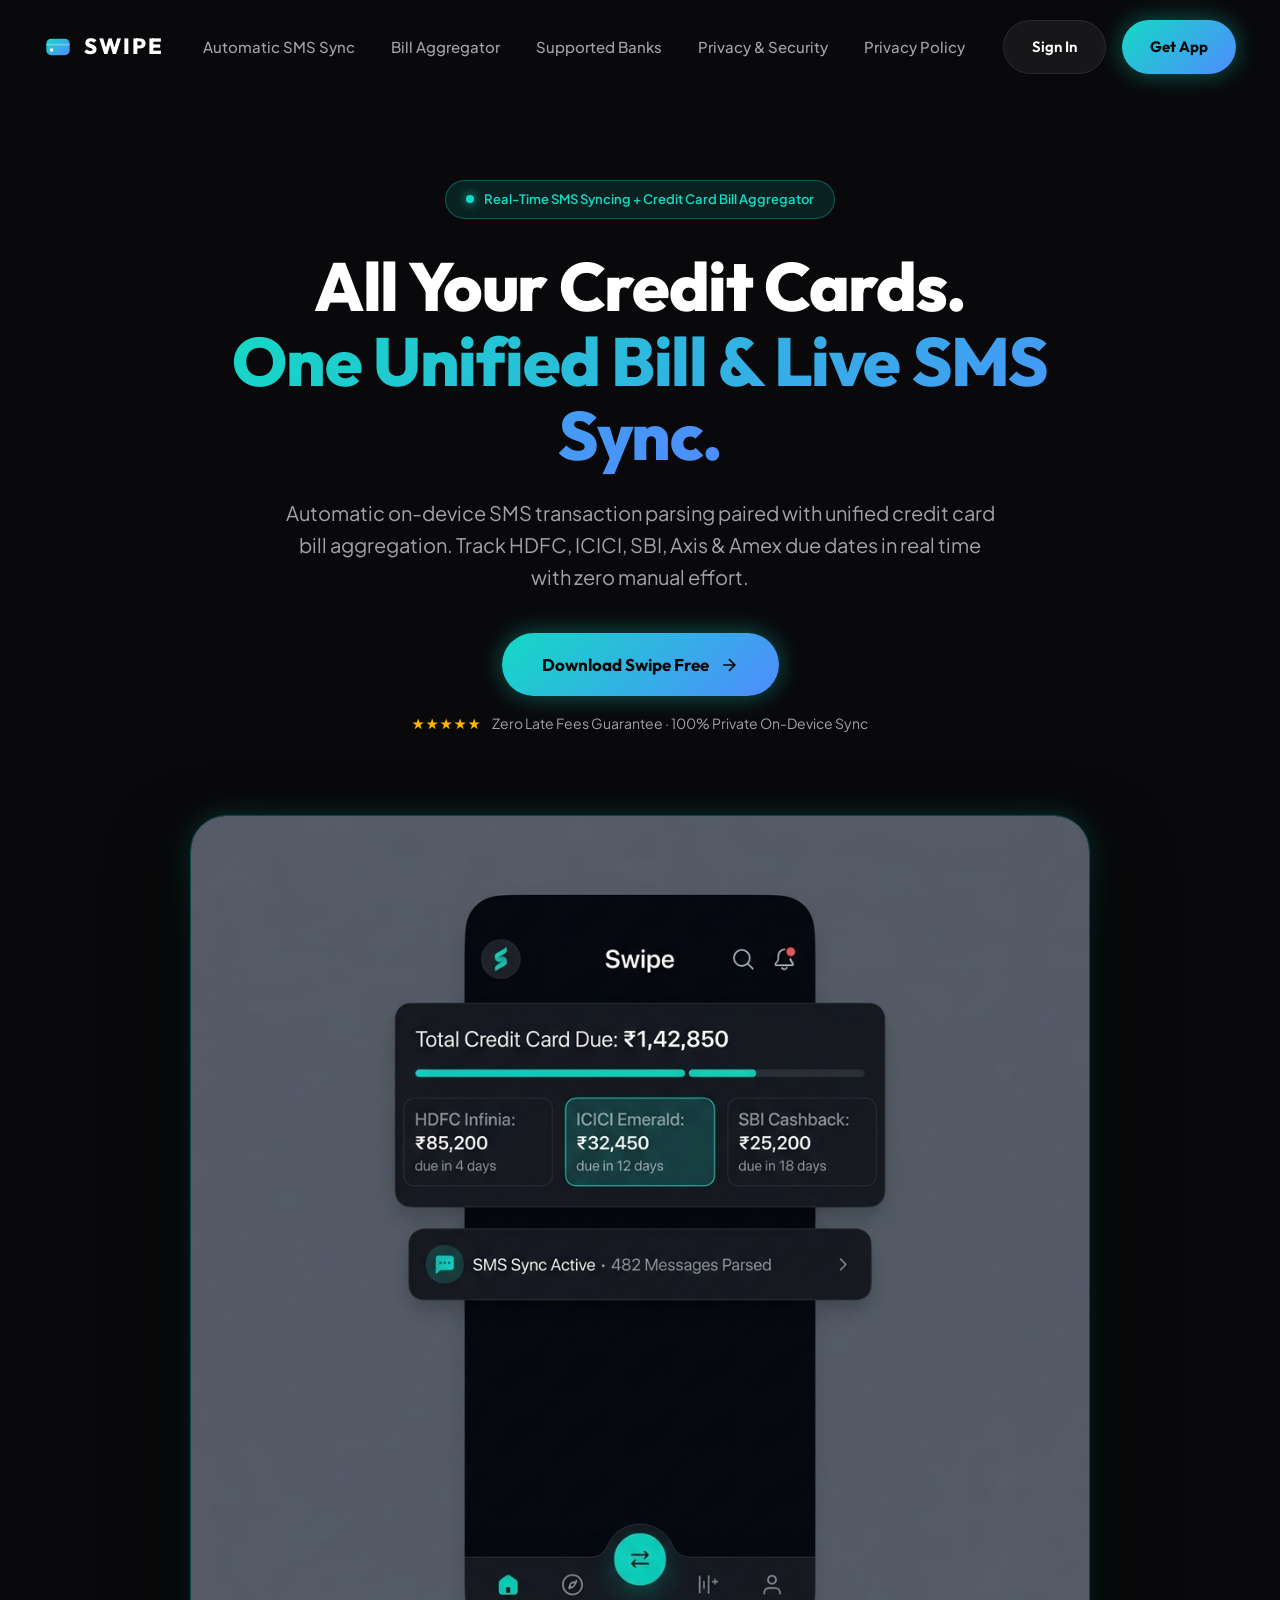
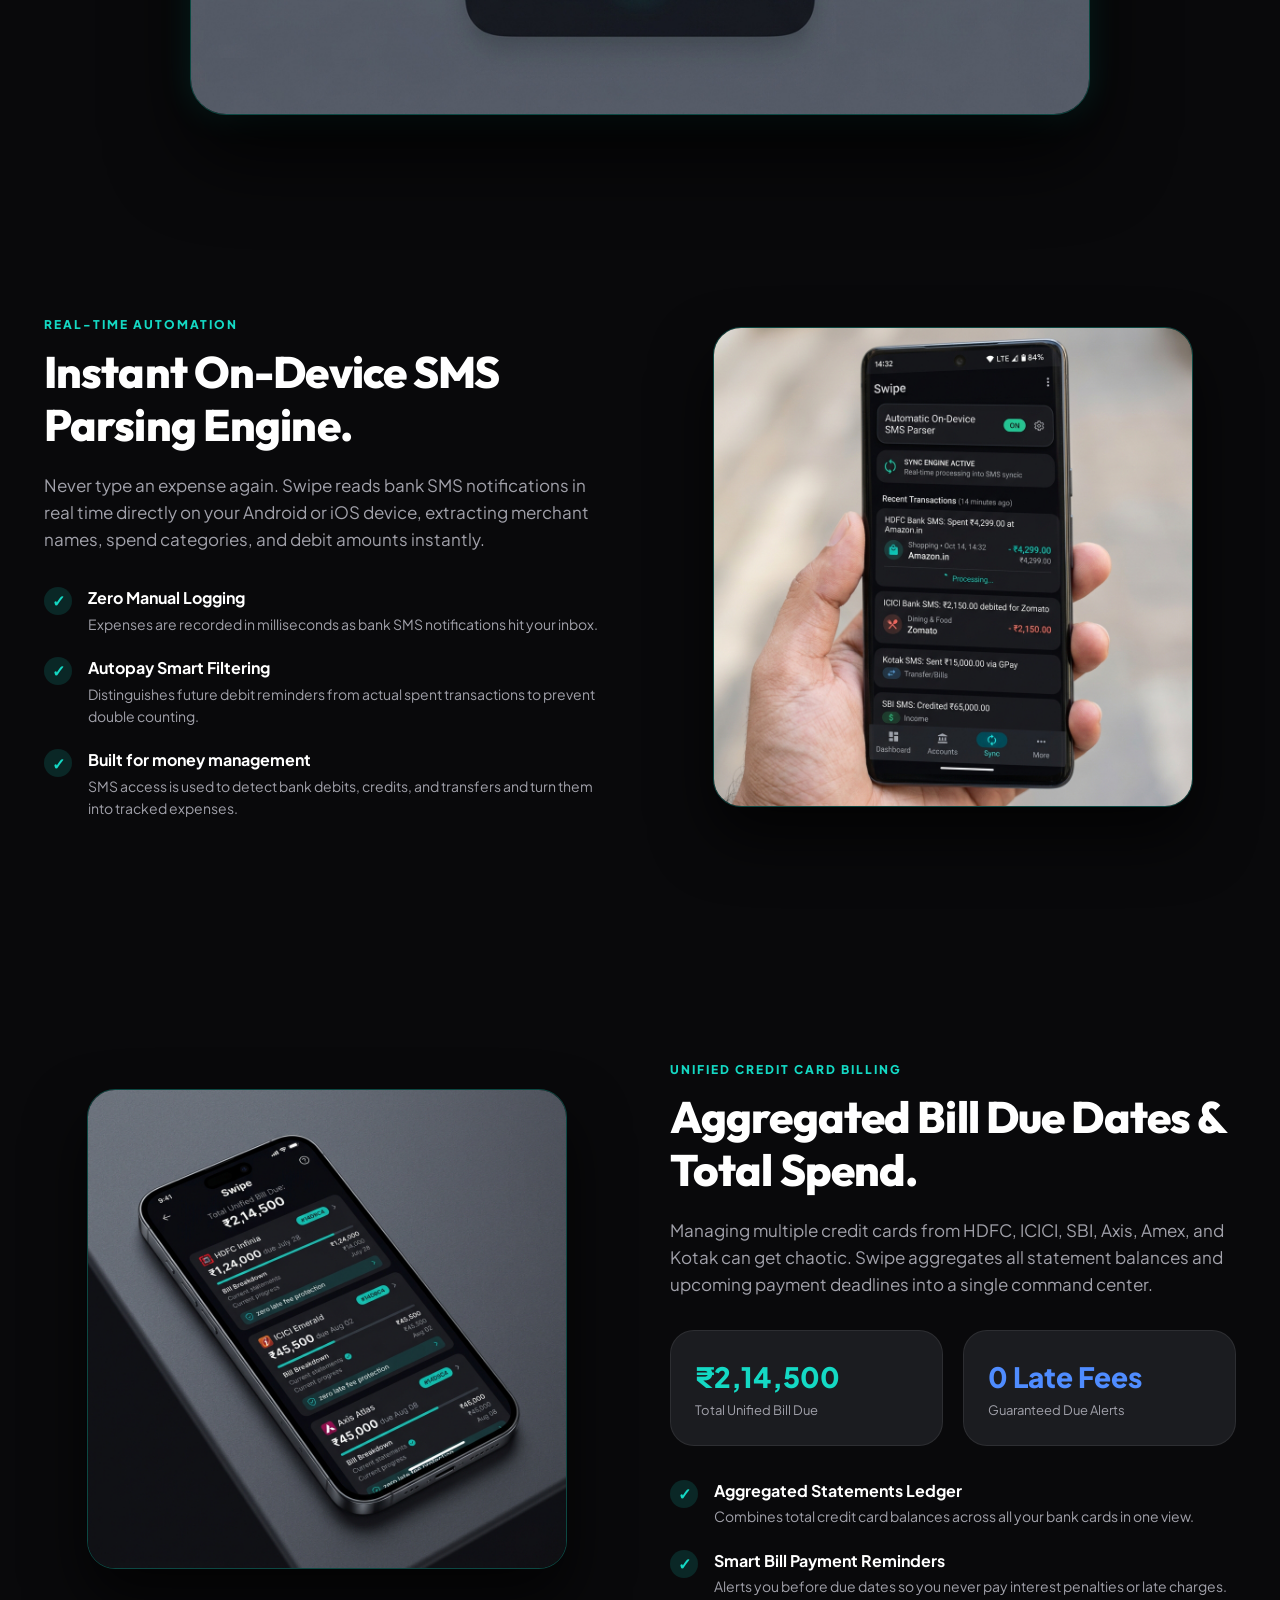
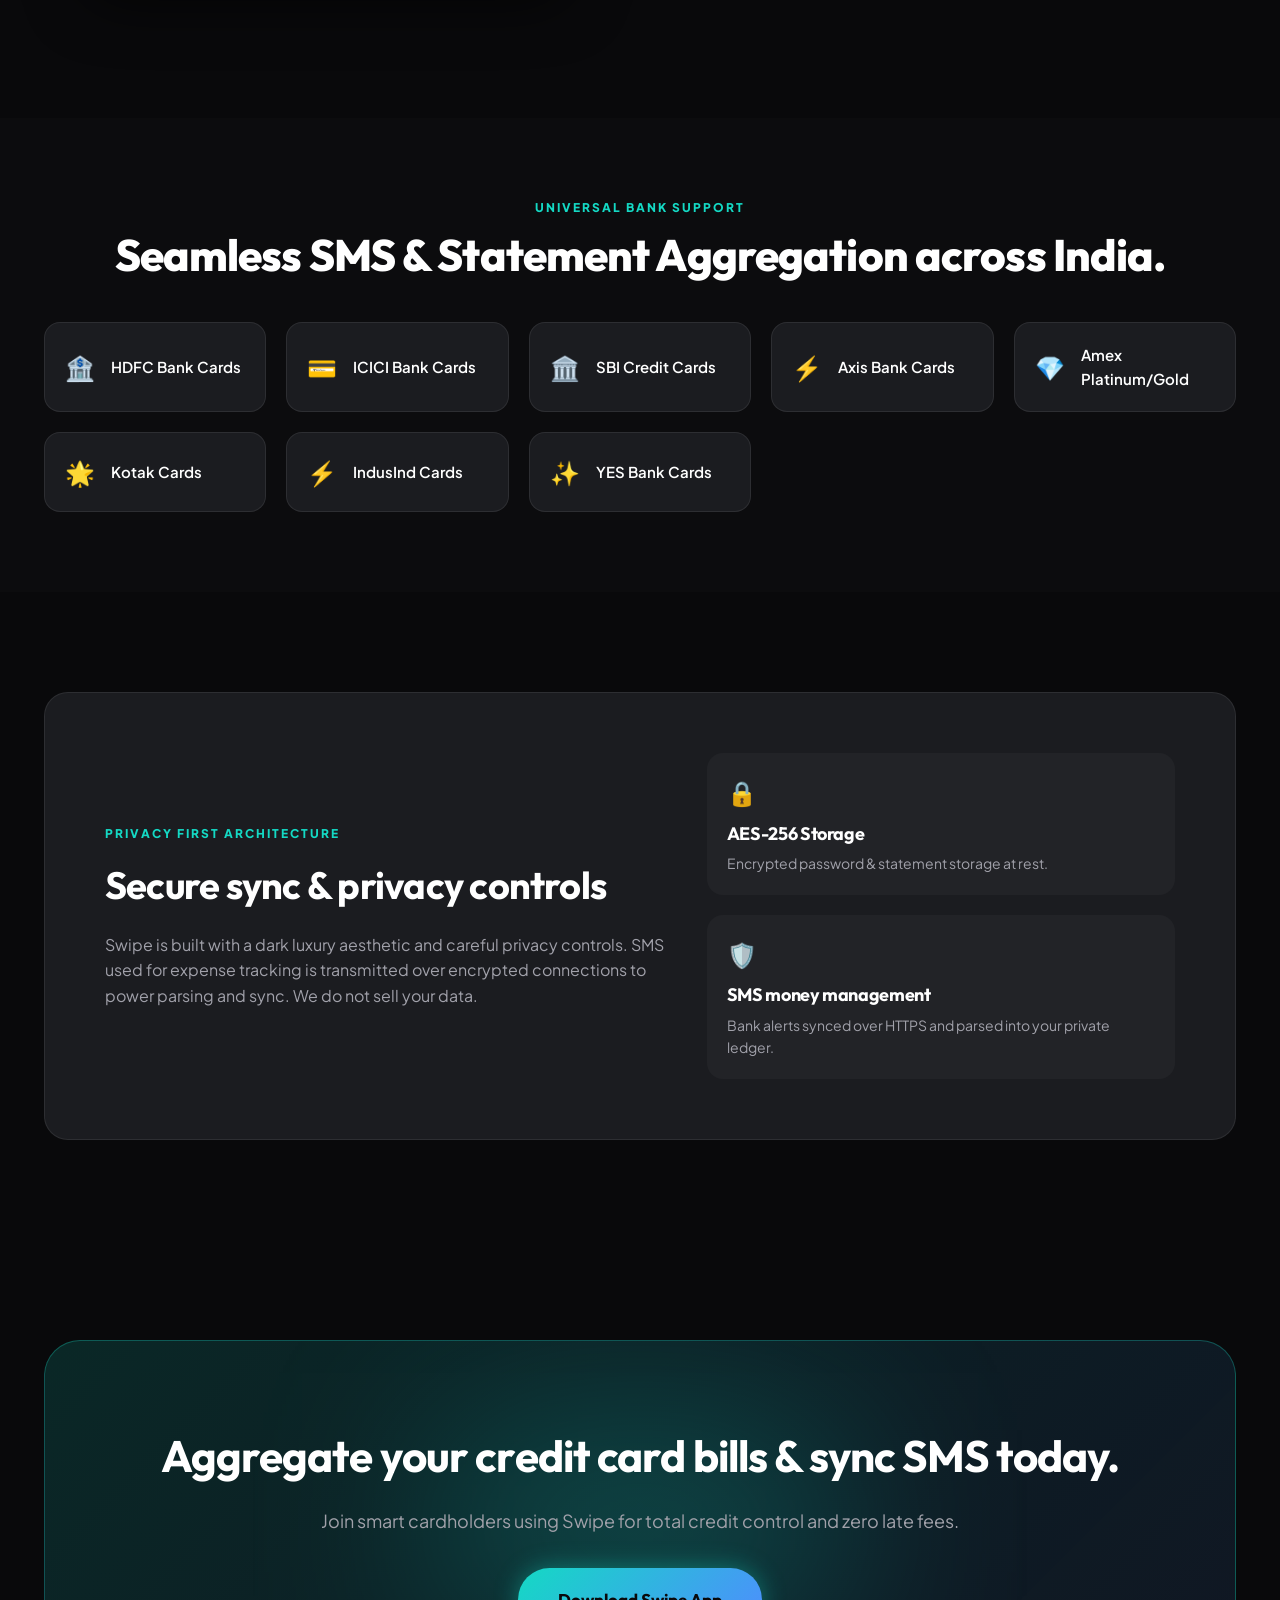
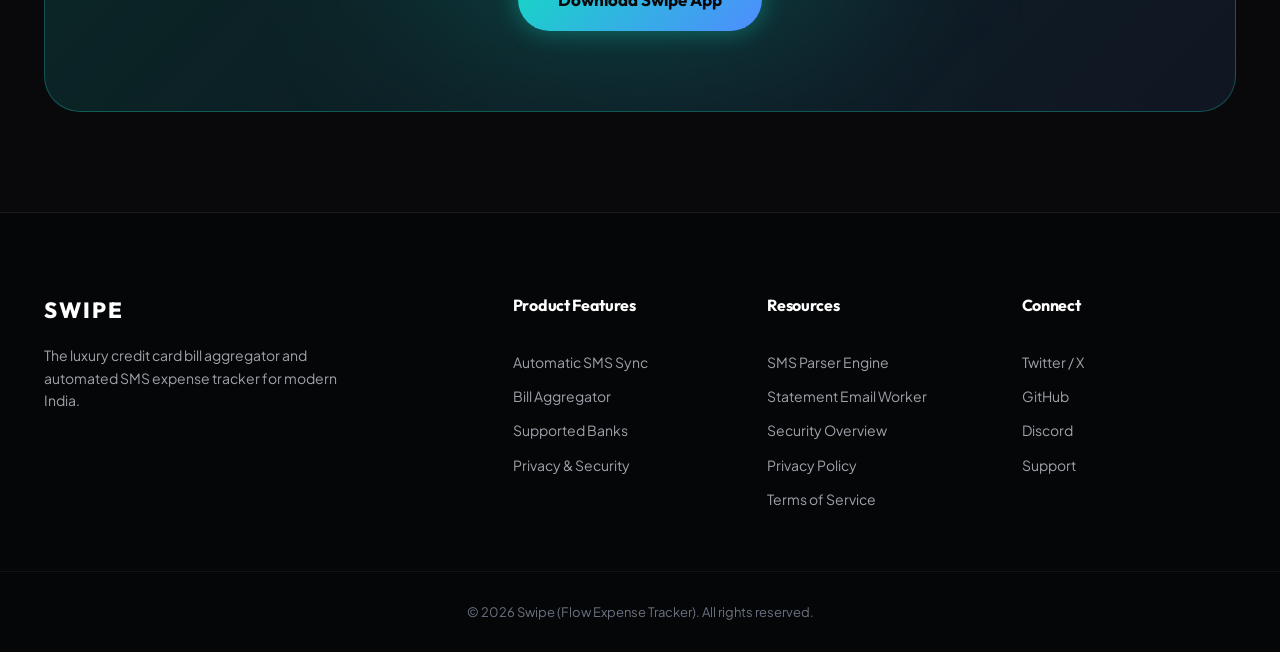
==== index.html @ e70008df "Initial Swipe website for GitHub Pages. Hosts privacy policy and terms at swipe.saurabh.build.  Co-a" ====
<!DOCTYPE html>
<html lang="en">
<head>
    <meta charset="UTF-8">
    <meta name="viewport" content="width=device-width, initial-scale=1.0">
    <title>Swipe — Automated SMS Sync & Unified Credit Card Bill Aggregator</title>
    <meta name="description" content="Automatic SMS sync and credit card bill aggregation across HDFC, ICICI, SBI, Axis, Amex, and more. Never miss a bill payment or pay late fees again.">
    
    <!-- Google Fonts -->
    <link rel="preconnect" href="https://fonts.googleapis.com">
    <link rel="preconnect" href="https://fonts.gstatic.com" crossorigin>
    <link href="https://fonts.googleapis.com/css2?family=Outfit:wght@300;400;500;600;700;800;900&family=Plus+Jakarta+Sans:wght@400;500;600;700;800&display=swap" rel="stylesheet">
    
    <!-- CSS -->
    <link rel="stylesheet" href="styles.css">
</head>
<body>
    <!-- Navigation -->
    <header class="navbar">
        <div class="nav-container">
            <a href="#" class="brand">
                <span class="logo-icon">
                    <svg width="28" height="28" viewBox="0 0 24 24" fill="none" xmlns="http://www.w3.org/2000/svg">
                        <rect x="2" y="5" width="20" height="14" rx="4" fill="url(#brand-grad)"/>
                        <path d="M2 10H22" stroke="white" stroke-width="1.5" stroke-opacity="0.3"/>
                        <circle cx="6.5" cy="14.5" r="1.5" fill="white"/>
                    </svg>
                    <svg width="0" height="0">
                        <defs>
                            <linearGradient id="brand-grad" x1="0%" y1="0%" x2="100%" y2="100%">
                                <stop offset="0%" stop-color="#14D9C4"/>
                                <stop offset="100%" stop-color="#4F8CFF"/>
                            </linearGradient>
                        </defs>
                    </svg>
                </span>
                <span class="brand-text">SWIPE</span>
            </a>
            
            <nav class="nav-links">
                <a href="#sms-sync">Automatic SMS Sync</a>
                <a href="#bill-aggregator">Bill Aggregator</a>
                <a href="#banks">Supported Banks</a>
                <a href="#security">Privacy & Security</a>
                <a href="privacy.html">Privacy Policy</a>
            </nav>

            <div class="nav-actions">
                <a href="#download" class="btn btn-secondary glass-btn">Sign In</a>
                <a href="#download" class="btn btn-primary glow-btn">Get App</a>
            </div>

            <button class="mobile-menu-btn" aria-label="Toggle Navigation">
                <span></span>
                <span></span>
            </button>
        </div>
    </header>

    <!-- Hero Section -->
    <section class="hero">
        <div class="hero-container">
            <div class="hero-badge">
                <span class="badge-dot"></span>
                <span>Real-Time SMS Syncing + Credit Card Bill Aggregator</span>
            </div>

            <h1 class="hero-title">
                All Your Credit Cards. <br>
                <span class="gradient-text">One Unified Bill & Live SMS Sync.</span>
            </h1>

            <p class="hero-subtitle">
                Automatic on-device SMS transaction parsing paired with unified credit card bill aggregation. Track HDFC, ICICI, SBI, Axis & Amex due dates in real time with zero manual effort.
            </p>

            <div class="hero-cta-group">
                <a href="#download" class="btn btn-hero glow-btn">
                    <span>Download Swipe Free</span>
                    <svg width="20" height="20" viewBox="0 0 24 24" fill="none" stroke="currentColor" stroke-width="2"><path d="M5 12h14M12 5l7 7-7 7"/></svg>
                </a>
                <div class="rating-badge">
                    <div class="stars">★★★★★</div>
                    <span>Zero Late Fees Guarantee · 100% Private On-Device Sync</span>
                </div>
            </div>

            <!-- Real App Screen Hero Mockup -->
            <div class="hero-real-image-wrapper">
                <div class="visual-glow"></div>
                <img src="assets/hero_dashboard.png" alt="Swipe App Dashboard - Credit Card Bill Aggregator & Live SMS Sync" class="hero-real-img">
            </div>
        </div>
    </section>

    <!-- Core Pillar 1: Automatic SMS Syncing -->
    <section class="sms-sync-section" id="sms-sync">
        <div class="container feature-split">
            <div class="feature-text-side">
                <span class="section-tag">REAL-TIME AUTOMATION</span>
                <h2 class="section-title">Instant On-Device SMS Parsing Engine.</h2>
                <p class="section-description">
                    Never type an expense again. Swipe reads bank SMS notifications in real time directly on your Android or iOS device, extracting merchant names, spend categories, and debit amounts instantly.
                </p>
                <ul class="check-list">
                    <li>
                        <span class="check-icon">✓</span>
                        <div>
                            <strong>Zero Manual Logging</strong>
                            <p>Expenses are recorded in milliseconds as bank SMS notifications hit your inbox.</p>
                        </div>
                    </li>
                    <li>
                        <span class="check-icon">✓</span>
                        <div>
                            <strong>Autopay Smart Filtering</strong>
                            <p>Distinguishes future debit reminders from actual spent transactions to prevent double counting.</p>
                        </div>
                    </li>
                    <li>
                        <span class="check-icon">✓</span>
                        <div>
                            <strong>Built for money management</strong>
                            <p>SMS access is used to detect bank debits, credits, and transfers and turn them into tracked expenses.</p>
                        </div>
                    </li>
                </ul>
            </div>
            <div class="feature-image-side">
                <img src="assets/sms_sync.png" alt="Automatic SMS Syncing Interface in Swipe App" class="feature-real-img">
            </div>
        </div>
    </section>

    <!-- Core Pillar 2: Credit Card Bill Aggregator -->
    <section class="bill-aggregator-section" id="bill-aggregator">
        <div class="container feature-split reverse">
            <div class="feature-image-side">
                <img src="assets/bill_aggregator.png" alt="Credit Card Bill Aggregator Interface in Swipe App" class="feature-real-img">
            </div>
            <div class="feature-text-side">
                <span class="section-tag">UNIFIED CREDIT CARD BILLING</span>
                <h2 class="section-title">Aggregated Bill Due Dates & Total Spend.</h2>
                <p class="section-description">
                    Managing multiple credit cards from HDFC, ICICI, SBI, Axis, Amex, and Kotak can get chaotic. Swipe aggregates all statement balances and upcoming payment deadlines into a single command center.
                </p>
                <div class="aggregator-stats-grid">
                    <div class="agg-stat-card glass-card">
                        <span class="agg-num teal-accent">₹2,14,500</span>
                        <span class="agg-label">Total Unified Bill Due</span>
                    </div>
                    <div class="agg-stat-card glass-card">
                        <span class="agg-num blue-accent">0 Late Fees</span>
                        <span class="agg-label">Guaranteed Due Alerts</span>
                    </div>
                </div>
                <ul class="check-list">
                    <li>
                        <span class="check-icon">✓</span>
                        <div>
                            <strong>Aggregated Statements Ledger</strong>
                            <p>Combines total credit card balances across all your bank cards in one view.</p>
                        </div>
                    </li>
                    <li>
                        <span class="check-icon">✓</span>
                        <div>
                            <strong>Smart Bill Payment Reminders</strong>
                            <p>Alerts you before due dates so you never pay interest penalties or late charges.</p>
                        </div>
                    </li>
                </ul>
            </div>
        </div>
    </section>

    <!-- Supported Banks Grid -->
    <section class="banks" id="banks">
        <div class="container">
            <div class="section-header center">
                <span class="section-tag">UNIVERSAL BANK SUPPORT</span>
                <h2 class="section-title">Seamless SMS & Statement Aggregation across India.</h2>
            </div>

            <div class="bank-grid">
                <div class="bank-badge">
                    <span class="bank-icon">🏦</span>
                    <span class="bank-name">HDFC Bank Cards</span>
                </div>
                <div class="bank-badge">
                    <span class="bank-icon">💳</span>
                    <span class="bank-name">ICICI Bank Cards</span>
                </div>
                <div class="bank-badge">
                    <span class="bank-icon">🏛️</span>
                    <span class="bank-name">SBI Credit Cards</span>
                </div>
                <div class="bank-badge">
                    <span class="bank-icon">⚡</span>
                    <span class="bank-name">Axis Bank Cards</span>
                </div>
                <div class="bank-badge">
                    <span class="bank-icon">💎</span>
                    <span class="bank-name">Amex Platinum/Gold</span>
                </div>
                <div class="bank-badge">
                    <span class="bank-icon">🌟</span>
                    <span class="bank-name">Kotak Cards</span>
                </div>
                <div class="bank-badge">
                    <span class="bank-icon">⚡</span>
                    <span class="bank-name">IndusInd Cards</span>
                </div>
                <div class="bank-badge">
                    <span class="bank-icon">✨</span>
                    <span class="bank-name">YES Bank Cards</span>
                </div>
            </div>
        </div>
    </section>

    <!-- Security & Privacy Section -->
    <section class="security" id="security">
        <div class="container">
            <div class="security-card glass-card">
                <div class="sec-left">
                    <span class="section-tag">PRIVACY FIRST ARCHITECTURE</span>
                    <h2>Secure sync & privacy controls</h2>
                    <p>Swipe is built with a dark luxury aesthetic and careful privacy controls. SMS used for expense tracking is transmitted over encrypted connections to power parsing and sync. We do not sell your data.</p>
                </div>
                <div class="sec-grid">
                    <div class="sec-item">
                        <span class="sec-icon">🔒</span>
                        <h4>AES-256 Storage</h4>
                        <p>Encrypted password & statement storage at rest.</p>
                    </div>
                    <div class="sec-item">
                        <span class="sec-icon">🛡️</span>
                        <h4>SMS money management</h4>
                        <p>Bank alerts synced over HTTPS and parsed into your private ledger.</p>
                    </div>
                </div>
            </div>
        </div>
    </section>

    <!-- Download CTA Banner -->
    <section class="cta-banner" id="download">
        <div class="container">
            <div class="cta-inner">
                <div class="cta-glow"></div>
                <h2>Aggregate your credit card bills & sync SMS today.</h2>
                <p>Join smart cardholders using Swipe for total credit control and zero late fees.</p>
                <div class="cta-buttons">
                    <a href="#" class="btn btn-hero glow-btn">Download Swipe App</a>
                </div>
            </div>
        </div>
    </section>

    <!-- Footer -->
    <footer class="footer">
        <div class="container footer-grid">
            <div class="footer-brand">
                <div class="brand">
                    <span class="brand-text">SWIPE</span>
                </div>
                <p>The luxury credit card bill aggregator and automated SMS expense tracker for modern India.</p>
            </div>
            
            <div class="footer-links">
                <h4>Product Features</h4>
                <a href="#sms-sync">Automatic SMS Sync</a>
                <a href="#bill-aggregator">Bill Aggregator</a>
                <a href="#banks">Supported Banks</a>
                <a href="#security">Privacy & Security</a>
            </div>

            <div class="footer-links">
                <h4>Resources</h4>
                <a href="#">SMS Parser Engine</a>
                <a href="#">Statement Email Worker</a>
                <a href="#">Security Overview</a>
                <a href="privacy.html">Privacy Policy</a>
                <a href="terms.html">Terms of Service</a>
            </div>

            <div class="footer-links">
                <h4>Connect</h4>
                <a href="#">Twitter / X</a>
                <a href="#">GitHub</a>
                <a href="#">Discord</a>
                <a href="mailto:support@saurabh.build">Support</a>
            </div>
        </div>
        <div class="footer-bottom">
            <p>© 2026 Swipe (Flow Expense Tracker). All rights reserved.</p>
        </div>
    </footer>

    <!-- JavaScript -->
    <script src="main.js"></script>
</body>
</html>
---- styles.css ----
/* ==========================================================================
   Swipe — Official App Theme CSS Design System
   Matches App Color Palette: Dark #09090B, Surface #1B1C20, Accent #14D9C4
   ========================================================================== */

:root {
    --bg-dark: #09090B;
    --bg-secondary: #141417;
    --bg-card: #1B1C20;
    --bg-card-hover: #23252A;
    --border-glass: rgba(255, 255, 255, 0.08);
    --border-glass-hover: rgba(20, 217, 196, 0.3);

    /* App Theme Accents */
    --accent-teal: #14D9C4;
    --accent-blue: #4F8CFF;
    --accent-warning: #F59E0B;
    --accent-green: #22C55E;

    /* Text Colors */
    --text-primary: #FFFFFF;
    --text-secondary: #A1A1AA;
    --text-muted: #6B7280;

    /* Fonts */
    --font-heading: 'Outfit', -apple-system, BlinkMacSystemFont, sans-serif;
    --font-body: 'Plus Jakarta Sans', -apple-system, BlinkMacSystemFont, sans-serif;

    --transition-smooth: all 0.3s cubic-bezier(0.16, 1, 0.3, 1);
}

/* Reset & Base Styles */
* {
    margin: 0;
    padding: 0;
    box-sizing: border-box;
    scroll-behavior: smooth;
}

body {
    background-color: var(--bg-dark);
    color: var(--text-primary);
    font-family: var(--font-body);
    line-height: 1.6;
    overflow-x: hidden;
    -webkit-font-smoothing: antialiased;
}

a {
    color: inherit;
    text-decoration: none;
}

.container {
    max-width: 1240px;
    margin: 0 auto;
    padding: 0 24px;
    position: relative;
    z-index: 2;
}

/* Typography Utilities */
h1, h2, h3, h4 {
    font-family: var(--font-heading);
    letter-spacing: -0.02em;
}

.gradient-text {
    background: linear-gradient(135deg, var(--accent-teal) 0%, var(--accent-blue) 100%);
    -webkit-background-clip: text;
    -webkit-text-fill-color: transparent;
}

.teal-accent { color: var(--accent-teal); }
.blue-accent { color: var(--accent-blue); }

/* Glass & Buttons */
.glass-card {
    background: var(--bg-card);
    border: 1px solid var(--border-glass);
    border-radius: 24px;
    transition: var(--transition-smooth);
}

.glass-card:hover {
    border-color: var(--border-glass-hover);
    background: var(--bg-card-hover);
    transform: translateY(-4px);
    box-shadow: 0 20px 40px rgba(0, 0, 0, 0.5);
}

.btn {
    display: inline-flex;
    align-items: center;
    justify-content: center;
    gap: 10px;
    padding: 14px 28px;
    border-radius: 99px;
    font-family: var(--font-heading);
    font-weight: 600;
    font-size: 15px;
    cursor: pointer;
    transition: var(--transition-smooth);
    border: none;
}

.glow-btn {
    background: linear-gradient(135deg, var(--accent-teal), var(--accent-blue));
    color: #09090B;
    font-weight: 700;
    box-shadow: 0 0 25px rgba(20, 217, 196, 0.4);
}

.glow-btn:hover {
    transform: scale(1.04);
    box-shadow: 0 0 40px rgba(20, 217, 196, 0.7);
}

.glass-btn {
    background: rgba(255, 255, 255, 0.06);
    border: 1px solid var(--border-glass);
    color: white;
}

.glass-btn:hover {
    background: rgba(255, 255, 255, 0.12);
    border-color: rgba(255, 255, 255, 0.3);
}

/* Navbar */
.navbar {
    position: fixed;
    top: 0;
    left: 0;
    right: 0;
    z-index: 100;
    padding: 20px 0;
    transition: var(--transition-smooth);
}

.navbar.scrolled {
    padding: 12px 0;
    background: rgba(9, 9, 11, 0.9);
    backdrop-filter: blur(20px);
    border-bottom: 1px solid var(--border-glass);
}

.nav-container {
    max-width: 1240px;
    margin: 0 auto;
    padding: 0 24px;
    display: flex;
    align-items: center;
    justify-content: space-between;
}

.brand {
    display: flex;
    align-items: center;
    gap: 12px;
    font-family: var(--font-heading);
    font-weight: 800;
    font-size: 22px;
    letter-spacing: 2px;
}

.logo-icon {
    display: flex;
    align-items: center;
    justify-content: center;
}

.nav-links {
    display: flex;
    gap: 36px;
}

.nav-links a {
    color: var(--text-secondary);
    font-size: 15px;
    font-weight: 500;
    transition: var(--transition-smooth);
}

.nav-links a:hover {
    color: var(--text-primary);
}

.nav-actions {
    display: flex;
    gap: 16px;
}

.mobile-menu-btn {
    display: none;
    background: none;
    border: none;
    cursor: pointer;
    flex-direction: column;
    gap: 5px;
}

.mobile-menu-btn span {
    width: 24px;
    height: 2px;
    background: white;
}

/* Hero Section */
.hero {
    padding-top: 180px;
    padding-bottom: 80px;
    position: relative;
}

.hero-container {
    max-width: 1240px;
    margin: 0 auto;
    padding: 0 24px;
    display: flex;
    flex-direction: column;
    align-items: center;
    text-align: center;
}

.hero-badge {
    display: inline-flex;
    align-items: center;
    gap: 10px;
    padding: 8px 20px;
    background: rgba(20, 217, 196, 0.12);
    border: 1px solid rgba(20, 217, 196, 0.3);
    border-radius: 99px;
    font-size: 13px;
    font-weight: 600;
    color: var(--accent-teal);
    margin-bottom: 30px;
}

.badge-dot {
    width: 8px;
    height: 8px;
    border-radius: 50%;
    background: var(--accent-teal);
    box-shadow: 0 0 10px var(--accent-teal);
    animation: pulse 2s infinite;
}

@keyframes pulse {
    0%, 100% { opacity: 1; transform: scale(1); }
    50% { opacity: 0.5; transform: scale(1.3); }
}

.hero-title {
    font-size: 68px;
    line-height: 1.1;
    font-weight: 800;
    margin-bottom: 24px;
    max-width: 960px;
}

.hero-subtitle {
    font-size: 20px;
    color: var(--text-secondary);
    max-width: 720px;
    margin-bottom: 40px;
    font-weight: 400;
}

.hero-cta-group {
    display: flex;
    flex-direction: column;
    align-items: center;
    gap: 16px;
    margin-bottom: 60px;
}

.btn-hero {
    padding: 18px 40px;
    font-size: 17px;
}

.rating-badge {
    display: flex;
    align-items: center;
    gap: 10px;
    font-size: 14px;
    color: var(--text-secondary);
}

.stars {
    color: #ffb703;
    letter-spacing: 2px;
}

/* Real App Image Wrapper */
.hero-real-image-wrapper {
    position: relative;
    max-width: 900px;
    margin-top: 20px;
    display: flex;
    justify-content: center;
}

.visual-glow {
    position: absolute;
    top: 50%;
    left: 50%;
    transform: translate(-50%, -50%);
    width: 600px;
    height: 400px;
    background: radial-gradient(circle, rgba(20, 217, 196, 0.25), rgba(79, 140, 255, 0.15), transparent 70%);
    filter: blur(80px);
    z-index: 1;
}

.hero-real-img {
    position: relative;
    z-index: 2;
    max-width: 100%;
    height: auto;
    border-radius: 36px;
    box-shadow: 0 40px 80px rgba(0, 0, 0, 0.8), 0 0 30px rgba(20, 217, 196, 0.2);
    border: 1px solid var(--border-glass-hover);
}

/* Feature Split Sections */
.sms-sync-section, .bill-aggregator-section {
    padding: 120px 0;
}

.feature-split {
    display: grid;
    grid-template-columns: 1fr 1fr;
    gap: 60px;
    align-items: center;
}

.feature-split.reverse {
    grid-template-columns: 1fr 1fr;
}

.section-tag {
    font-size: 12px;
    font-weight: 800;
    letter-spacing: 2px;
    color: var(--accent-teal);
    margin-bottom: 12px;
    display: block;
}

.section-title {
    font-size: 44px;
    font-weight: 800;
    margin-bottom: 20px;
    line-height: 1.2;
}

.section-description {
    font-size: 17px;
    color: var(--text-secondary);
    margin-bottom: 32px;
}

.check-list {
    list-style: none;
    display: flex;
    flex-direction: column;
    gap: 20px;
}

.check-list li {
    display: flex;
    gap: 16px;
    align-items: flex-start;
}

.check-icon {
    width: 28px;
    height: 28px;
    border-radius: 50%;
    background: rgba(20, 217, 196, 0.15);
    color: var(--accent-teal);
    display: flex;
    align-items: center;
    justify-content: center;
    font-weight: bold;
    flex-shrink: 0;
    margin-top: 2px;
}

.check-list strong {
    display: block;
    font-size: 16px;
    margin-bottom: 2px;
}

.check-list p {
    font-size: 14px;
    color: var(--text-secondary);
}

.feature-real-img {
    width: 100%;
    max-width: 480px;
    height: auto;
    border-radius: 28px;
    box-shadow: 0 30px 60px rgba(0, 0, 0, 0.7);
    border: 1px solid var(--border-glass-hover);
    margin: 0 auto;
    display: block;
}

.aggregator-stats-grid {
    display: grid;
    grid-template-columns: 1fr 1fr;
    gap: 20px;
    margin-bottom: 32px;
}

.agg-stat-card {
    padding: 24px;
    display: flex;
    flex-direction: column;
    align-items: flex-start;
}

.agg-num {
    font-size: 28px;
    font-weight: 800;
}

.agg-label {
    font-size: 13px;
    color: var(--text-secondary);
}

/* Supported Banks */
.banks {
    padding: 80px 0;
    background: rgba(255, 255, 255, 0.01);
    border-y: 1px solid var(--border-glass);
}

.section-header.center {
    text-align: center;
}

.bank-grid {
    display: grid;
    grid-template-columns: repeat(auto-fit, minmax(220px, 1fr));
    gap: 20px;
    margin-top: 40px;
}

.bank-badge {
    background: var(--bg-card);
    border: 1px solid var(--border-glass);
    padding: 20px;
    border-radius: 16px;
    display: flex;
    align-items: center;
    gap: 16px;
    transition: var(--transition-smooth);
}

.bank-badge:hover {
    border-color: var(--accent-teal);
    transform: translateY(-3px);
}

.bank-icon { font-size: 24px; }
.bank-name { font-weight: 600; font-size: 15px; }

/* Security */
.security {
    padding: 100px 0;
}

.security-card {
    padding: 60px;
    display: grid;
    grid-template-columns: 1.2fr 1fr;
    gap: 40px;
    align-items: center;
}

.sec-left h2 {
    font-size: 38px;
    margin-bottom: 16px;
}

.sec-left p {
    color: var(--text-secondary);
}

.sec-grid {
    display: flex;
    flex-direction: column;
    gap: 20px;
}

.sec-item {
    background: rgba(255, 255, 255, 0.03);
    padding: 20px;
    border-radius: 16px;
}

.sec-icon { font-size: 24px; margin-bottom: 8px; display: block; }
.sec-item h4 { font-size: 18px; margin-bottom: 4px; }
.sec-item p { font-size: 14px; color: var(--text-secondary); }

/* CTA Banner */
.cta-banner {
    padding: 100px 0;
}

.cta-inner {
    position: relative;
    background: linear-gradient(135deg, rgba(20, 217, 196, 0.15), rgba(79, 140, 255, 0.1));
    border: 1px solid var(--border-glass-hover);
    border-radius: 36px;
    padding: 80px 40px;
    text-align: center;
    overflow: hidden;
}

.cta-glow {
    position: absolute;
    top: 50%;
    left: 50%;
    transform: translate(-50%, -50%);
    width: 400px;
    height: 200px;
    background: var(--accent-teal);
    filter: blur(100px);
    opacity: 0.25;
}

.cta-inner h2 {
    font-size: 44px;
    margin-bottom: 16px;
    position: relative;
    z-index: 2;
}

.cta-inner p {
    font-size: 18px;
    color: var(--text-secondary);
    margin-bottom: 32px;
    position: relative;
    z-index: 2;
}

.cta-buttons {
    position: relative;
    z-index: 2;
}

/* Footer */
.footer {
    border-top: 1px solid var(--border-glass);
    padding: 80px 0 30px;
    background: #050608;
}

.footer-grid {
    display: grid;
    grid-template-columns: 2fr 1fr 1fr 1fr;
    gap: 40px;
    margin-bottom: 60px;
}

.footer-brand p {
    color: var(--text-secondary);
    font-size: 14px;
    margin-top: 16px;
    max-width: 300px;
}

.footer-links h4 {
    font-size: 16px;
    margin-bottom: 20px;
}

.footer-links {
    display: flex;
    flex-direction: column;
    gap: 12px;
}

.footer-links a {
    color: var(--text-secondary);
    font-size: 14px;
    transition: var(--transition-smooth);
}

.footer-links a:hover {
    color: var(--accent-teal);
}

.footer-bottom {
    text-align: center;
    font-size: 13px;
    color: var(--text-muted);
    border-top: 1px solid rgba(255, 255, 255, 0.05);
    padding-top: 30px;
}

/* Responsive */
@media (max-width: 992px) {
    .hero-title { font-size: 48px; }
    .feature-split, .feature-split.reverse, .security-card { grid-template-columns: 1fr; }
    .nav-links, .nav-actions { display: none; }
    .mobile-menu-btn { display: flex; }
    .footer-grid { grid-template-columns: 1fr 1fr; }
}

@media (max-width: 600px) {
    .hero-title { font-size: 36px; }
    .section-title { font-size: 32px; }
}
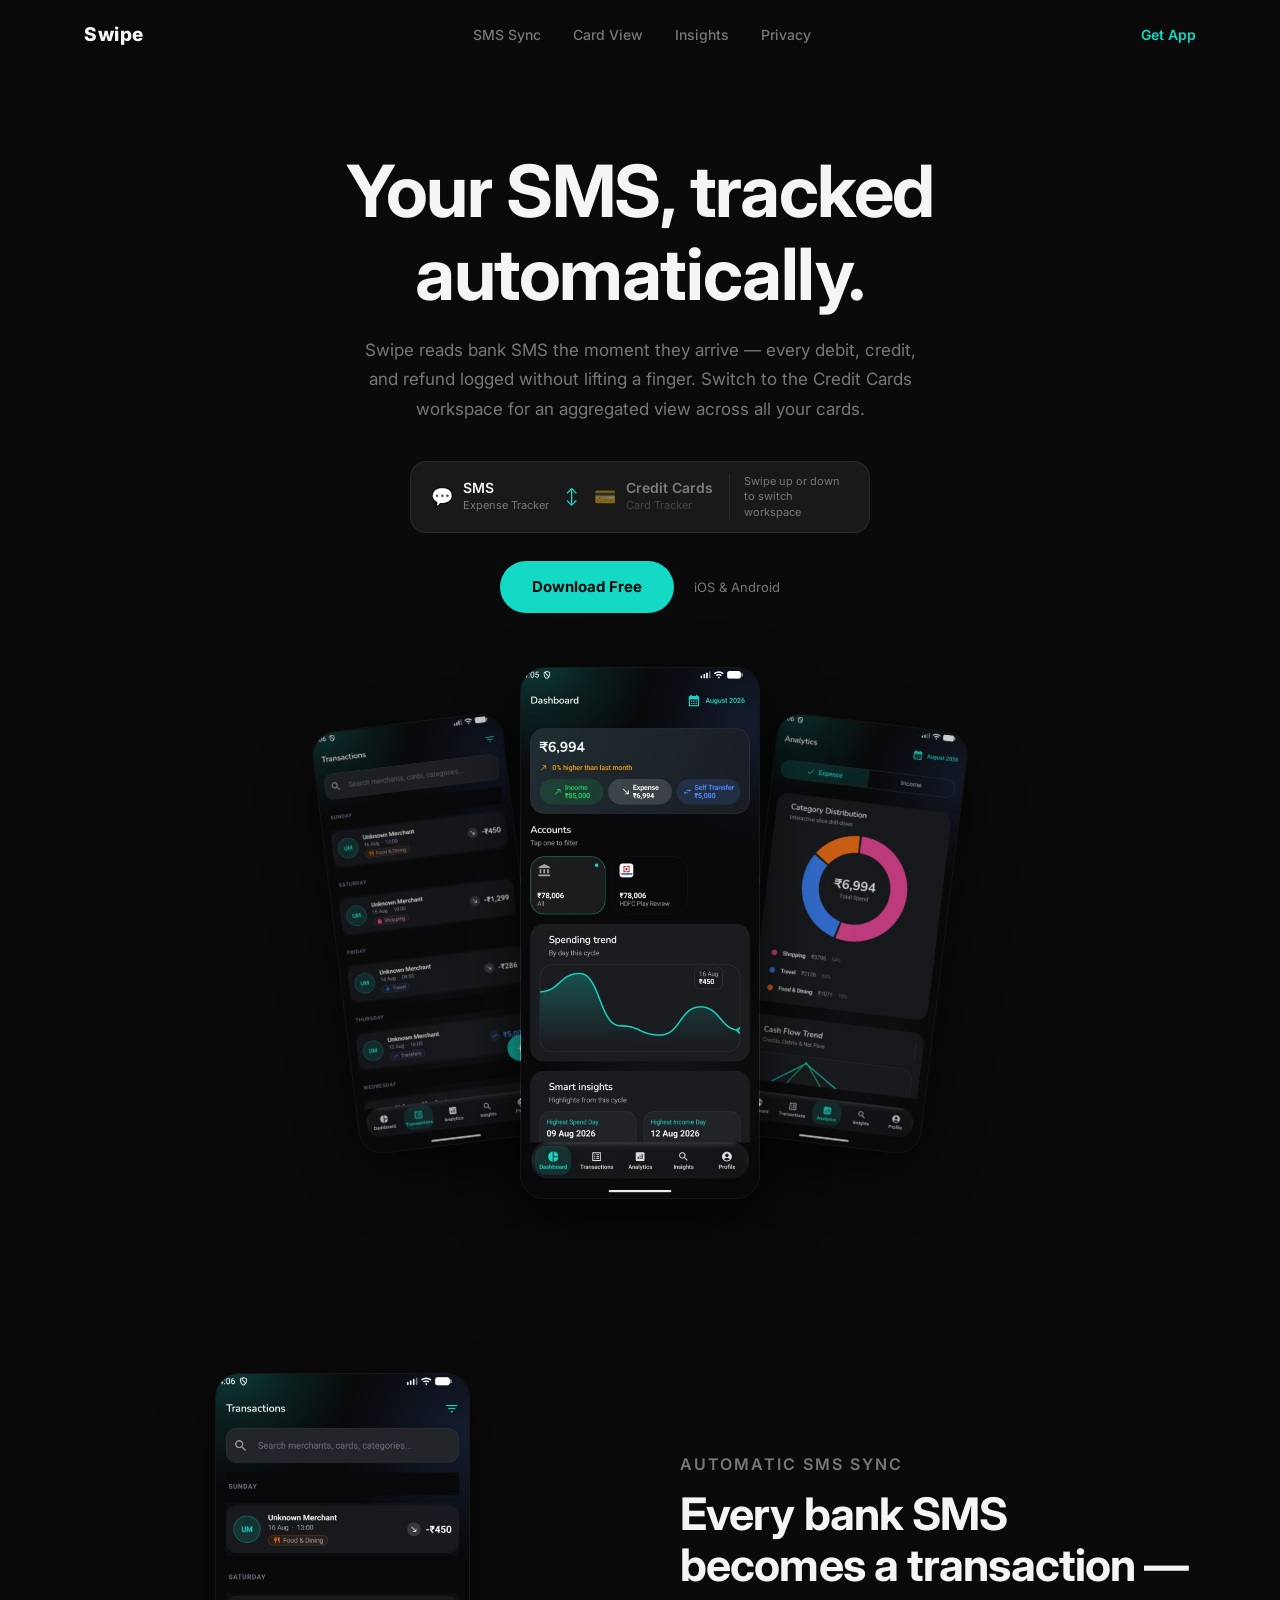
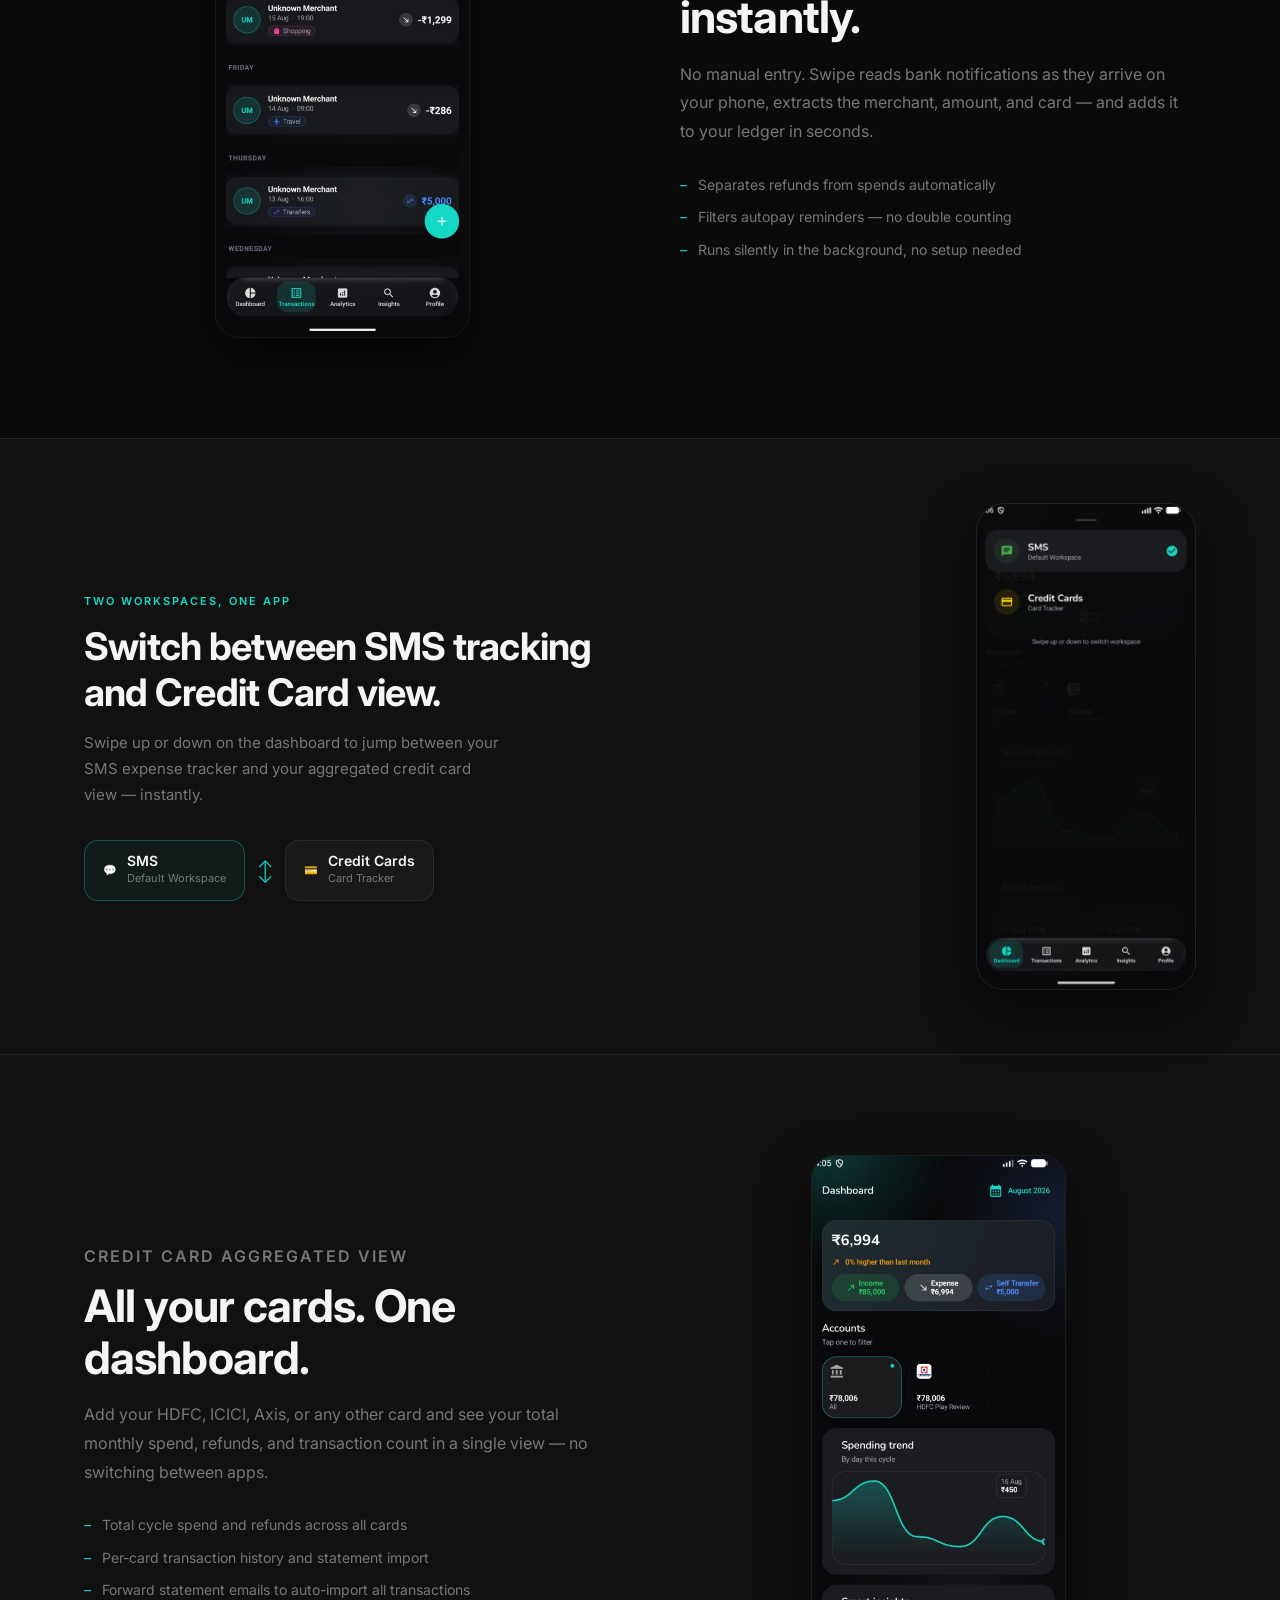
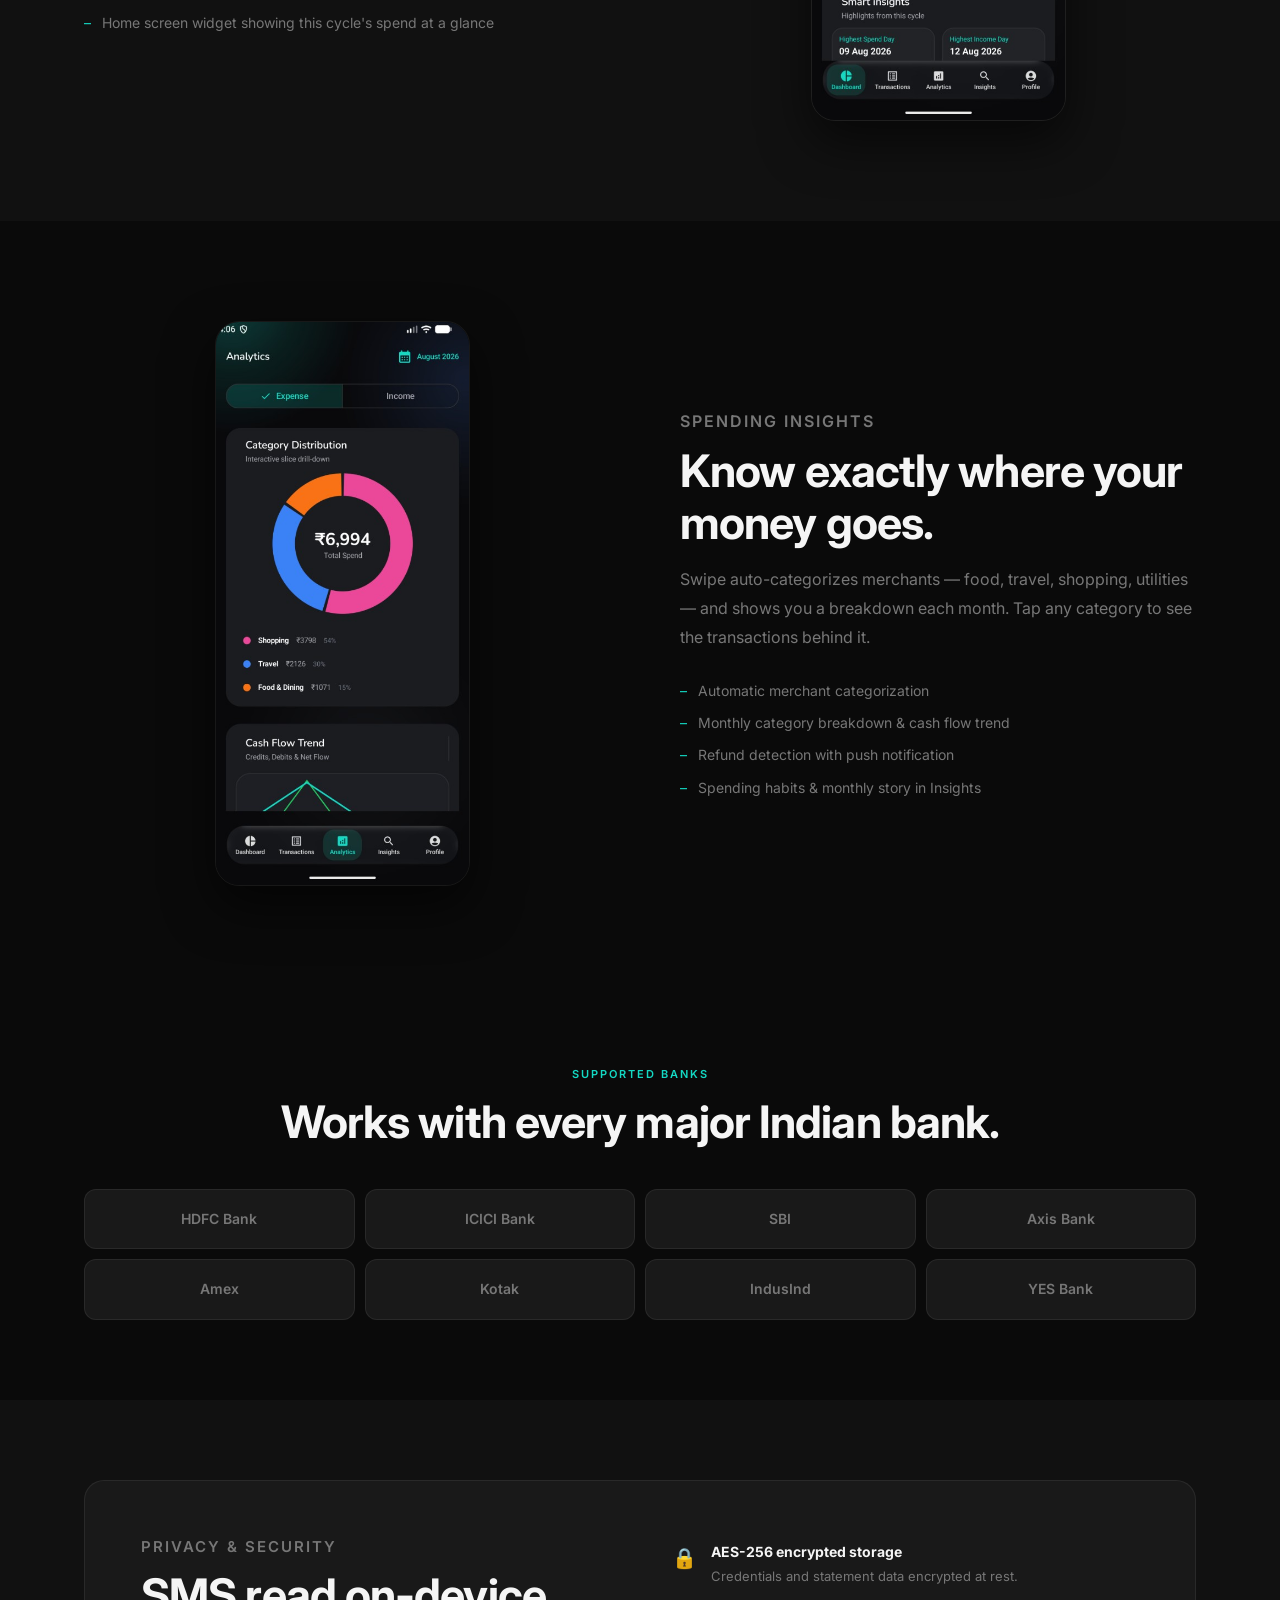
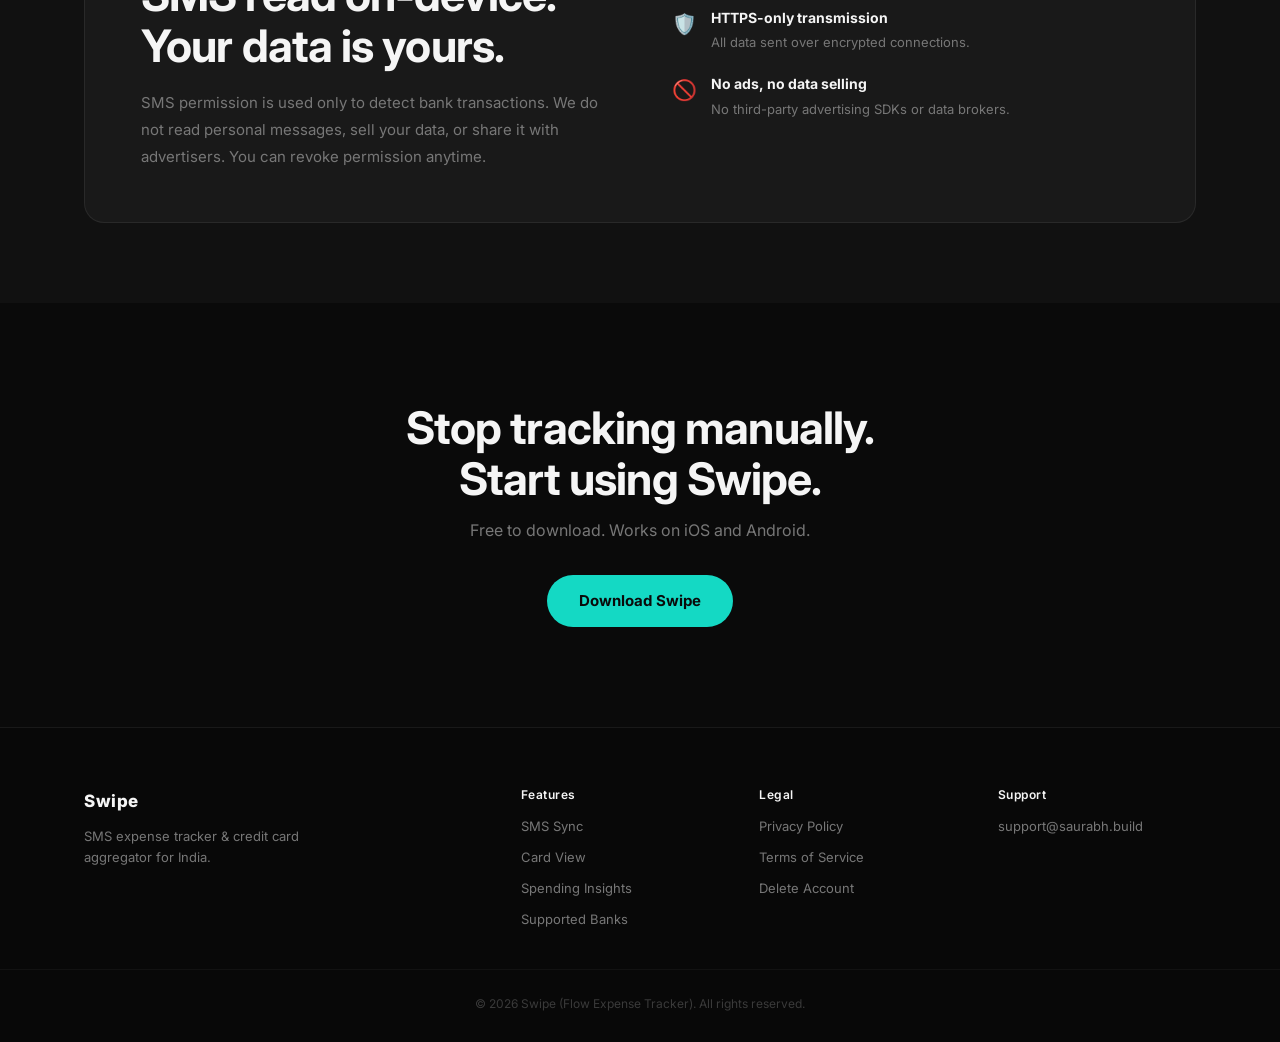
==== commit 1cd67fed: "Update landing page with live app screenshots and account deletion page. Co-authored-by: Cursor <cur" ====
--- a/index.html
+++ b/index.html
@@ -1,296 +1,269 @@
 <!DOCTYPE html>
 <html lang="en">
+
 <head>
     <meta charset="UTF-8">
     <meta name="viewport" content="width=device-width, initial-scale=1.0">
-    <title>Swipe — Automated SMS Sync & Unified Credit Card Bill Aggregator</title>
-    <meta name="description" content="Automatic SMS sync and credit card bill aggregation across HDFC, ICICI, SBI, Axis, Amex, and more. Never miss a bill payment or pay late fees again.">
-    
-    <!-- Google Fonts -->
+    <title>Swipe — SMS Expense Tracker & Credit Card Aggregator</title>
+    <meta name="description"
+        content="Swipe reads your bank SMS to automatically log every transaction. Add your credit cards and see all your spending in one aggregated view.">
     <link rel="preconnect" href="https://fonts.googleapis.com">
     <link rel="preconnect" href="https://fonts.gstatic.com" crossorigin>
-    <link href="https://fonts.googleapis.com/css2?family=Outfit:wght@300;400;500;600;700;800;900&family=Plus+Jakarta+Sans:wght@400;500;600;700;800&display=swap" rel="stylesheet">
-    
-    <!-- CSS -->
+    <link href="https://fonts.googleapis.com/css2?family=Inter:wght@400;500;600;700;800&display=swap" rel="stylesheet">
     <link rel="stylesheet" href="styles.css">
 </head>
+
 <body>
+
     <!-- Navigation -->
-    <header class="navbar">
+    <header class="navbar" id="navbar">
         <div class="nav-container">
-            <a href="#" class="brand">
-                <span class="logo-icon">
-                    <svg width="28" height="28" viewBox="0 0 24 24" fill="none" xmlns="http://www.w3.org/2000/svg">
-                        <rect x="2" y="5" width="20" height="14" rx="4" fill="url(#brand-grad)"/>
-                        <path d="M2 10H22" stroke="white" stroke-width="1.5" stroke-opacity="0.3"/>
-                        <circle cx="6.5" cy="14.5" r="1.5" fill="white"/>
-                    </svg>
-                    <svg width="0" height="0">
-                        <defs>
-                            <linearGradient id="brand-grad" x1="0%" y1="0%" x2="100%" y2="100%">
-                                <stop offset="0%" stop-color="#14D9C4"/>
-                                <stop offset="100%" stop-color="#4F8CFF"/>
-                            </linearGradient>
-                        </defs>
-                    </svg>
-                </span>
-                <span class="brand-text">SWIPE</span>
-            </a>
-            
+            <a href="index.html" class="brand">Swipe</a>
             <nav class="nav-links">
-                <a href="#sms-sync">Automatic SMS Sync</a>
-                <a href="#bill-aggregator">Bill Aggregator</a>
-                <a href="#banks">Supported Banks</a>
-                <a href="#security">Privacy & Security</a>
-                <a href="privacy.html">Privacy Policy</a>
+                <a href="#sms">SMS Sync</a>
+                <a href="#cards">Card View</a>
+                <a href="#insights">Insights</a>
+                <a href="privacy.html">Privacy</a>
             </nav>
-
-            <div class="nav-actions">
-                <a href="#download" class="btn btn-secondary glass-btn">Sign In</a>
-                <a href="#download" class="btn btn-primary glow-btn">Get App</a>
-            </div>
-
-            <button class="mobile-menu-btn" aria-label="Toggle Navigation">
+            <a href="#download" class="nav-cta">Get App</a>
+            <button class="mobile-menu-btn" id="mobileMenuBtn" aria-label="Toggle Navigation">
                 <span></span>
                 <span></span>
             </button>
         </div>
     </header>
 
-    <!-- Hero Section -->
+    <!-- Hero -->
     <section class="hero">
-        <div class="hero-container">
-            <div class="hero-badge">
-                <span class="badge-dot"></span>
-                <span>Real-Time SMS Syncing + Credit Card Bill Aggregator</span>
-            </div>
-
-            <h1 class="hero-title">
-                All Your Credit Cards. <br>
-                <span class="gradient-text">One Unified Bill & Live SMS Sync.</span>
-            </h1>
-
-            <p class="hero-subtitle">
-                Automatic on-device SMS transaction parsing paired with unified credit card bill aggregation. Track HDFC, ICICI, SBI, Axis & Amex due dates in real time with zero manual effort.
-            </p>
-
-            <div class="hero-cta-group">
-                <a href="#download" class="btn btn-hero glow-btn">
-                    <span>Download Swipe Free</span>
-                    <svg width="20" height="20" viewBox="0 0 24 24" fill="none" stroke="currentColor" stroke-width="2"><path d="M5 12h14M12 5l7 7-7 7"/></svg>
-                </a>
-                <div class="rating-badge">
-                    <div class="stars">★★★★★</div>
-                    <span>Zero Late Fees Guarantee · 100% Private On-Device Sync</span>
-                </div>
-            </div>
-
-            <!-- Real App Screen Hero Mockup -->
-            <div class="hero-real-image-wrapper">
-                <div class="visual-glow"></div>
-                <img src="assets/hero_dashboard.png" alt="Swipe App Dashboard - Credit Card Bill Aggregator & Live SMS Sync" class="hero-real-img">
-            </div>
-        </div>
-    </section>
-
-    <!-- Core Pillar 1: Automatic SMS Syncing -->
-    <section class="sms-sync-section" id="sms-sync">
-        <div class="container feature-split">
-            <div class="feature-text-side">
-                <span class="section-tag">REAL-TIME AUTOMATION</span>
-                <h2 class="section-title">Instant On-Device SMS Parsing Engine.</h2>
-                <p class="section-description">
-                    Never type an expense again. Swipe reads bank SMS notifications in real time directly on your Android or iOS device, extracting merchant names, spend categories, and debit amounts instantly.
-                </p>
-                <ul class="check-list">
-                    <li>
-                        <span class="check-icon">✓</span>
-                        <div>
-                            <strong>Zero Manual Logging</strong>
-                            <p>Expenses are recorded in milliseconds as bank SMS notifications hit your inbox.</p>
-                        </div>
-                    </li>
-                    <li>
-                        <span class="check-icon">✓</span>
-                        <div>
-                            <strong>Autopay Smart Filtering</strong>
-                            <p>Distinguishes future debit reminders from actual spent transactions to prevent double counting.</p>
-                        </div>
-                    </li>
-                    <li>
-                        <span class="check-icon">✓</span>
-                        <div>
-                            <strong>Built for money management</strong>
-                            <p>SMS access is used to detect bank debits, credits, and transfers and turn them into tracked expenses.</p>
-                        </div>
-                    </li>
+        <div class="hero-content">
+            <h1>Your SMS,<br>tracked automatically.</h1>
+            <p class="hero-sub">Swipe reads bank SMS the moment they arrive — every debit, credit, and refund logged
+                without lifting a finger. Switch to the Credit Cards workspace for an aggregated view across all your
+                cards.</p>
+            <div class="workspace-pill">
+                <div class="ws-item ws-active">
+                    <span class="ws-icon">💬</span>
+                    <div>
+                        <span class="ws-name">SMS</span>
+                        <span class="ws-desc">Expense Tracker</span>
+                    </div>
+                </div>
+                <div class="ws-divider">↕</div>
+                <div class="ws-item">
+                    <span class="ws-icon">💳</span>
+                    <div>
+                        <span class="ws-name">Credit Cards</span>
+                        <span class="ws-desc">Card Tracker</span>
+                    </div>
+                </div>
+                <span class="ws-hint">Swipe up or down to switch workspace</span>
+            </div>
+            <div class="hero-cta">
+                <a href="#download" class="btn-primary" id="heroDownload">Download Free</a>
+                <span class="hero-note">iOS &amp; Android</span>
+            </div>
+        </div>
+
+        <div class="hero-phones">
+            <div class="hero-glow"></div>
+            <img src="assets/transactions.png" alt="Transactions — SMS-detected expenses" class="phone phone-left">
+            <img src="assets/dashboard.png" alt="Dashboard — aggregated card view" class="phone phone-center">
+            <img src="assets/analytics.png" alt="Analytics — spending breakdown" class="phone phone-right">
+        </div>
+    </section>
+
+    <!-- Feature 1: SMS Sync -->
+    <section class="feature" id="sms">
+        <div class="feature-inner">
+            <div class="feature-phone-wrap fade-left">
+                <img src="assets/transactions.png" alt="Transactions screen showing SMS-detected expenses"
+                    class="phone-feature">
+            </div>
+            <div class="feature-text">
+                <p class="label fade-up">Automatic SMS Sync</p>
+                <h2 class="fade-up" style="transition-delay:80ms">Every bank SMS becomes a transaction — instantly.</h2>
+                <p class="fade-up" style="transition-delay:160ms">No manual entry. Swipe reads bank notifications as
+                    they arrive on your phone, extracts the merchant, amount, and card — and adds it to your ledger in
+                    seconds.</p>
+                <ul class="feature-list">
+                    <li>Separates refunds from spends automatically</li>
+                    <li>Filters autopay reminders — no double counting</li>
+                    <li>Runs silently in the background, no setup needed</li>
                 </ul>
             </div>
-            <div class="feature-image-side">
-                <img src="assets/sms_sync.png" alt="Automatic SMS Syncing Interface in Swipe App" class="feature-real-img">
-            </div>
-        </div>
-    </section>
-
-    <!-- Core Pillar 2: Credit Card Bill Aggregator -->
-    <section class="bill-aggregator-section" id="bill-aggregator">
-        <div class="container feature-split reverse">
-            <div class="feature-image-side">
-                <img src="assets/bill_aggregator.png" alt="Credit Card Bill Aggregator Interface in Swipe App" class="feature-real-img">
-            </div>
-            <div class="feature-text-side">
-                <span class="section-tag">UNIFIED CREDIT CARD BILLING</span>
-                <h2 class="section-title">Aggregated Bill Due Dates & Total Spend.</h2>
-                <p class="section-description">
-                    Managing multiple credit cards from HDFC, ICICI, SBI, Axis, Amex, and Kotak can get chaotic. Swipe aggregates all statement balances and upcoming payment deadlines into a single command center.
-                </p>
-                <div class="aggregator-stats-grid">
-                    <div class="agg-stat-card glass-card">
-                        <span class="agg-num teal-accent">₹2,14,500</span>
-                        <span class="agg-label">Total Unified Bill Due</span>
-                    </div>
-                    <div class="agg-stat-card glass-card">
-                        <span class="agg-num blue-accent">0 Late Fees</span>
-                        <span class="agg-label">Guaranteed Due Alerts</span>
-                    </div>
-                </div>
-                <ul class="check-list">
-                    <li>
-                        <span class="check-icon">✓</span>
-                        <div>
-                            <strong>Aggregated Statements Ledger</strong>
-                            <p>Combines total credit card balances across all your bank cards in one view.</p>
-                        </div>
-                    </li>
-                    <li>
-                        <span class="check-icon">✓</span>
-                        <div>
-                            <strong>Smart Bill Payment Reminders</strong>
-                            <p>Alerts you before due dates so you never pay interest penalties or late charges.</p>
-                        </div>
-                    </li>
+        </div>
+    </section>
+
+    <!-- Workspace switcher callout -->
+    <div class="ws-switch-bar">
+        <div class="container ws-switch-inner">
+            <div class="ws-switch-text">
+                <p class="label fade-up">Two Workspaces, One App</p>
+                <h3 class="fade-up" style="transition-delay:80ms">Switch between SMS tracking<br>and Credit Card view.
+                </h3>
+                <p class="ws-switch-desc fade-up" style="transition-delay:160ms">Swipe up or down on the dashboard to
+                    jump between your SMS expense tracker and your aggregated credit card view — instantly.</p>
+                <div class="ws-modes">
+                    <div class="ws-mode ws-mode-active">
+                        <span class="ws-mode-icon">💬</span>
+                        <div>
+                            <strong>SMS</strong>
+                            <span>Default Workspace</span>
+                        </div>
+                    </div>
+                    <div class="ws-mode-arrow">↕</div>
+                    <div class="ws-mode">
+                        <span class="ws-mode-icon">💳</span>
+                        <div>
+                            <strong>Credit Cards</strong>
+                            <span>Card Tracker</span>
+                        </div>
+                    </div>
+                </div>
+            </div>
+            <div class="ws-switch-phone fade-right">
+                <img src="assets/workspace-switch.png"
+                    alt="Swipe workspace switcher — switch between SMS and Credit Cards" class="ws-phone-img">
+            </div>
+        </div>
+    </div>
+
+    <!-- Feature 2: Aggregated Card View -->
+    <section class="feature feature-alt" id="cards">
+        <div class="feature-inner reverse">
+            <div class="feature-phone-wrap fade-right">
+                <img src="assets/dashboard.png" alt="Dashboard showing aggregated credit card view"
+                    class="phone-feature">
+            </div>
+            <div class="feature-text">
+                <p class="label fade-up">Credit Card Aggregated View</p>
+                <h2 class="fade-up" style="transition-delay:80ms">All your cards. One dashboard.</h2>
+                <p class="fade-up" style="transition-delay:160ms">Add your HDFC, ICICI, Axis, or any other card and see
+                    your total monthly spend, refunds, and transaction count in a single view — no switching between
+                    apps.</p>
+                <ul class="feature-list">
+                    <li>Total cycle spend and refunds across all cards</li>
+                    <li>Per-card transaction history and statement import</li>
+                    <li>Forward statement emails to auto-import all transactions</li>
+                    <li>Home screen widget showing this cycle's spend at a glance</li>
                 </ul>
             </div>
         </div>
     </section>
 
-    <!-- Supported Banks Grid -->
+    <!-- Feature 3: Categorization + Insights -->
+    <section class="feature" id="insights">
+        <div class="feature-inner">
+            <div class="feature-phone-wrap fade-left">
+                <img src="assets/analytics.png" alt="Analytics showing category breakdown" class="phone-feature">
+            </div>
+            <div class="feature-text">
+                <p class="label fade-up">Spending Insights</p>
+                <h2 class="fade-up" style="transition-delay:80ms">Know exactly where your money goes.</h2>
+                <p class="fade-up" style="transition-delay:160ms">Swipe auto-categorizes merchants — food, travel,
+                    shopping, utilities — and shows you a breakdown each month. Tap any category to see the transactions
+                    behind it.</p>
+                <ul class="feature-list">
+                    <li>Automatic merchant categorization</li>
+                    <li>Monthly category breakdown &amp; cash flow trend</li>
+                    <li>Refund detection with push notification</li>
+                    <li>Spending habits &amp; monthly story in Insights</li>
+                </ul>
+            </div>
+        </div>
+    </section>
+
+
+    <!-- Supported Banks -->
     <section class="banks" id="banks">
         <div class="container">
-            <div class="section-header center">
-                <span class="section-tag">UNIVERSAL BANK SUPPORT</span>
-                <h2 class="section-title">Seamless SMS & Statement Aggregation across India.</h2>
-            </div>
-
+            <p class="label center fade-up">Supported Banks</p>
+            <h2 class="center fade-up" style="transition-delay:80ms">Works with every major Indian bank.</h2>
             <div class="bank-grid">
-                <div class="bank-badge">
-                    <span class="bank-icon">🏦</span>
-                    <span class="bank-name">HDFC Bank Cards</span>
-                </div>
-                <div class="bank-badge">
-                    <span class="bank-icon">💳</span>
-                    <span class="bank-name">ICICI Bank Cards</span>
-                </div>
-                <div class="bank-badge">
-                    <span class="bank-icon">🏛️</span>
-                    <span class="bank-name">SBI Credit Cards</span>
-                </div>
-                <div class="bank-badge">
-                    <span class="bank-icon">⚡</span>
-                    <span class="bank-name">Axis Bank Cards</span>
-                </div>
-                <div class="bank-badge">
-                    <span class="bank-icon">💎</span>
-                    <span class="bank-name">Amex Platinum/Gold</span>
-                </div>
-                <div class="bank-badge">
-                    <span class="bank-icon">🌟</span>
-                    <span class="bank-name">Kotak Cards</span>
-                </div>
-                <div class="bank-badge">
-                    <span class="bank-icon">⚡</span>
-                    <span class="bank-name">IndusInd Cards</span>
-                </div>
-                <div class="bank-badge">
-                    <span class="bank-icon">✨</span>
-                    <span class="bank-name">YES Bank Cards</span>
-                </div>
-            </div>
-        </div>
-    </section>
-
-    <!-- Security & Privacy Section -->
-    <section class="security" id="security">
+                <div class="bank-item">HDFC Bank</div>
+                <div class="bank-item">ICICI Bank</div>
+                <div class="bank-item">SBI</div>
+                <div class="bank-item">Axis Bank</div>
+                <div class="bank-item">Amex</div>
+                <div class="bank-item">Kotak</div>
+                <div class="bank-item">IndusInd</div>
+                <div class="bank-item">YES Bank</div>
+            </div>
+        </div>
+    </section>
+
+    <!-- Privacy -->
+    <section class="privacy-section" id="security">
         <div class="container">
-            <div class="security-card glass-card">
-                <div class="sec-left">
-                    <span class="section-tag">PRIVACY FIRST ARCHITECTURE</span>
-                    <h2>Secure sync & privacy controls</h2>
-                    <p>Swipe is built with a dark luxury aesthetic and careful privacy controls. SMS used for expense tracking is transmitted over encrypted connections to power parsing and sync. We do not sell your data.</p>
-                </div>
-                <div class="sec-grid">
-                    <div class="sec-item">
-                        <span class="sec-icon">🔒</span>
-                        <h4>AES-256 Storage</h4>
-                        <p>Encrypted password & statement storage at rest.</p>
-                    </div>
-                    <div class="sec-item">
-                        <span class="sec-icon">🛡️</span>
-                        <h4>SMS money management</h4>
-                        <p>Bank alerts synced over HTTPS and parsed into your private ledger.</p>
-                    </div>
-                </div>
-            </div>
-        </div>
-    </section>
-
-    <!-- Download CTA Banner -->
-    <section class="cta-banner" id="download">
+            <div class="privacy-card">
+                <div class="privacy-left fade-up">
+                    <p class="label">Privacy &amp; Security</p>
+                    <h2>SMS read on-device. Your data is yours.</h2>
+                    <p>SMS permission is used only to detect bank transactions. We do not read personal messages, sell
+                        your data, or share it with advertisers. You can revoke permission anytime.</p>
+                </div>
+                <div class="privacy-right">
+                    <div class="privacy-item fade-up" style="transition-delay:80ms">
+                        <span class="privacy-icon">🔒</span>
+                        <div>
+                            <strong>AES-256 encrypted storage</strong>
+                            <p>Credentials and statement data encrypted at rest.</p>
+                        </div>
+                    </div>
+                    <div class="privacy-item fade-up" style="transition-delay:160ms">
+                        <span class="privacy-icon">🛡️</span>
+                        <div>
+                            <strong>HTTPS-only transmission</strong>
+                            <p>All data sent over encrypted connections.</p>
+                        </div>
+                    </div>
+                    <div class="privacy-item fade-up" style="transition-delay:240ms">
+                        <span class="privacy-icon">🚫</span>
+                        <div>
+                            <strong>No ads, no data selling</strong>
+                            <p>No third-party advertising SDKs or data brokers.</p>
+                        </div>
+                    </div>
+                </div>
+            </div>
+        </div>
+    </section>
+
+    <!-- Download CTA -->
+    <section class="cta" id="download">
         <div class="container">
             <div class="cta-inner">
-                <div class="cta-glow"></div>
-                <h2>Aggregate your credit card bills & sync SMS today.</h2>
-                <p>Join smart cardholders using Swipe for total credit control and zero late fees.</p>
-                <div class="cta-buttons">
-                    <a href="#" class="btn btn-hero glow-btn">Download Swipe App</a>
-                </div>
+                <h2 class="fade-up">Stop tracking manually. Start using Swipe.</h2>
+                <p class="fade-up" style="transition-delay:100ms">Free to download. Works on iOS and Android.</p>
+                <a href="#" class="btn-primary fade-scale" style="transition-delay:200ms" id="downloadCta">Download
+                    Swipe</a>
             </div>
         </div>
     </section>
 
     <!-- Footer -->
     <footer class="footer">
-        <div class="container footer-grid">
+        <div class="container footer-inner">
             <div class="footer-brand">
-                <div class="brand">
-                    <span class="brand-text">SWIPE</span>
-                </div>
-                <p>The luxury credit card bill aggregator and automated SMS expense tracker for modern India.</p>
-            </div>
-            
-            <div class="footer-links">
-                <h4>Product Features</h4>
-                <a href="#sms-sync">Automatic SMS Sync</a>
-                <a href="#bill-aggregator">Bill Aggregator</a>
+                <a href="index.html" class="brand">Swipe</a>
+                <p>SMS expense tracker &amp; credit card aggregator for India.</p>
+            </div>
+            <div class="footer-col">
+                <h4>Features</h4>
+                <a href="#sms">SMS Sync</a>
+                <a href="#cards">Card View</a>
+                <a href="#insights">Spending Insights</a>
                 <a href="#banks">Supported Banks</a>
-                <a href="#security">Privacy & Security</a>
-            </div>
-
-            <div class="footer-links">
-                <h4>Resources</h4>
-                <a href="#">SMS Parser Engine</a>
-                <a href="#">Statement Email Worker</a>
-                <a href="#">Security Overview</a>
+            </div>
+            <div class="footer-col">
+                <h4>Legal</h4>
                 <a href="privacy.html">Privacy Policy</a>
                 <a href="terms.html">Terms of Service</a>
-            </div>
-
-            <div class="footer-links">
-                <h4>Connect</h4>
-                <a href="#">Twitter / X</a>
-                <a href="#">GitHub</a>
-                <a href="#">Discord</a>
-                <a href="mailto:support@saurabh.build">Support</a>
+                <a href="delete-account.html">Delete Account</a>
+            </div>
+            <div class="footer-col">
+                <h4>Support</h4>
+                <a href="mailto:support@saurabh.build">support@saurabh.build</a>
             </div>
         </div>
         <div class="footer-bottom">
@@ -298,7 +271,7 @@
         </div>
     </footer>
 
-    <!-- JavaScript -->
     <script src="main.js"></script>
 </body>
-</html>
+
+</html>
--- a/styles.css
+++ b/styles.css
@@ -1,622 +1,687 @@
 /* ==========================================================================
-   Swipe — Official App Theme CSS Design System
-   Matches App Color Palette: Dark #09090B, Surface #1B1C20, Accent #14D9C4
+   Swipe — Clean dark website
    ========================================================================== */
 
 :root {
-    --bg-dark: #09090B;
-    --bg-secondary: #141417;
-    --bg-card: #1B1C20;
-    --bg-card-hover: #23252A;
-    --border-glass: rgba(255, 255, 255, 0.08);
-    --border-glass-hover: rgba(20, 217, 196, 0.3);
-
-    /* App Theme Accents */
-    --accent-teal: #14D9C4;
-    --accent-blue: #4F8CFF;
-    --accent-warning: #F59E0B;
-    --accent-green: #22C55E;
-
-    /* Text Colors */
-    --text-primary: #FFFFFF;
-    --text-secondary: #A1A1AA;
-    --text-muted: #6B7280;
-
-    /* Fonts */
-    --font-heading: 'Outfit', -apple-system, BlinkMacSystemFont, sans-serif;
-    --font-body: 'Plus Jakarta Sans', -apple-system, BlinkMacSystemFont, sans-serif;
-
-    --transition-smooth: all 0.3s cubic-bezier(0.16, 1, 0.3, 1);
-}
-
-/* Reset & Base Styles */
-* {
-    margin: 0;
-    padding: 0;
-    box-sizing: border-box;
-    scroll-behavior: smooth;
-}
+    --bg: #0a0a0a;
+    --bg-surface: #111111;
+    --bg-card: #191919;
+    --border: rgba(255,255,255,0.07);
+    --accent: #14D9C4;
+    --text: #f5f5f5;
+    --text-muted: #777;
+    --font: 'Inter', -apple-system, BlinkMacSystemFont, sans-serif;
+    --radius: 20px;
+    --transition: all 0.22s ease;
+}
+
+* { margin: 0; padding: 0; box-sizing: border-box; }
+html { scroll-behavior: smooth; }
 
 body {
-    background-color: var(--bg-dark);
-    color: var(--text-primary);
-    font-family: var(--font-body);
+    background: var(--bg);
+    color: var(--text);
+    font-family: var(--font);
     line-height: 1.6;
     overflow-x: hidden;
     -webkit-font-smoothing: antialiased;
 }
 
-a {
-    color: inherit;
-    text-decoration: none;
-}
+a { color: inherit; text-decoration: none; }
+
+h1, h2, h3, h4 {
+    font-weight: 700;
+    letter-spacing: -0.02em;
+    line-height: 1.15;
+}
+
+h1 { font-size: clamp(42px, 6vw, 72px); }
+h2 { font-size: clamp(28px, 3.5vw, 46px); }
 
 .container {
-    max-width: 1240px;
+    max-width: 1160px;
     margin: 0 auto;
     padding: 0 24px;
-    position: relative;
-    z-index: 2;
-}
-
-/* Typography Utilities */
-h1, h2, h3, h4 {
-    font-family: var(--font-heading);
-    letter-spacing: -0.02em;
-}
-
-.gradient-text {
-    background: linear-gradient(135deg, var(--accent-teal) 0%, var(--accent-blue) 100%);
-    -webkit-background-clip: text;
-    -webkit-text-fill-color: transparent;
-}
-
-.teal-accent { color: var(--accent-teal); }
-.blue-accent { color: var(--accent-blue); }
-
-/* Glass & Buttons */
-.glass-card {
-    background: var(--bg-card);
-    border: 1px solid var(--border-glass);
-    border-radius: 24px;
-    transition: var(--transition-smooth);
-}
-
-.glass-card:hover {
-    border-color: var(--border-glass-hover);
-    background: var(--bg-card-hover);
-    transform: translateY(-4px);
-    box-shadow: 0 20px 40px rgba(0, 0, 0, 0.5);
-}
-
-.btn {
-    display: inline-flex;
-    align-items: center;
-    justify-content: center;
-    gap: 10px;
-    padding: 14px 28px;
+}
+
+.label {
+    font-size: 11px;
+    font-weight: 600;
+    letter-spacing: 2px;
+    text-transform: uppercase;
+    color: var(--accent);
+    margin-bottom: 14px;
+    display: block;
+}
+
+.center { text-align: center; }
+
+/* ---- Button ---- */
+.btn-primary {
+    display: inline-block;
+    padding: 14px 32px;
+    background: var(--accent);
+    color: #0a0a0a;
+    font-weight: 700;
+    font-size: 15px;
     border-radius: 99px;
-    font-family: var(--font-heading);
-    font-weight: 600;
-    font-size: 15px;
-    cursor: pointer;
-    transition: var(--transition-smooth);
-    border: none;
-}
-
-.glow-btn {
-    background: linear-gradient(135deg, var(--accent-teal), var(--accent-blue));
-    color: #09090B;
-    font-weight: 700;
-    box-shadow: 0 0 25px rgba(20, 217, 196, 0.4);
-}
-
-.glow-btn:hover {
-    transform: scale(1.04);
-    box-shadow: 0 0 40px rgba(20, 217, 196, 0.7);
-}
-
-.glass-btn {
-    background: rgba(255, 255, 255, 0.06);
-    border: 1px solid var(--border-glass);
-    color: white;
-}
-
-.glass-btn:hover {
-    background: rgba(255, 255, 255, 0.12);
-    border-color: rgba(255, 255, 255, 0.3);
-}
-
-/* Navbar */
+    transition: var(--transition);
+    font-family: var(--font);
+}
+.btn-primary:hover { opacity: 0.85; transform: translateY(-1px); }
+
+/* ---- Navbar ---- */
 .navbar {
     position: fixed;
-    top: 0;
-    left: 0;
-    right: 0;
+    top: 0; left: 0; right: 0;
     z-index: 100;
     padding: 20px 0;
-    transition: var(--transition-smooth);
-}
-
+    transition: var(--transition);
+}
 .navbar.scrolled {
-    padding: 12px 0;
-    background: rgba(9, 9, 11, 0.9);
-    backdrop-filter: blur(20px);
-    border-bottom: 1px solid var(--border-glass);
-}
-
+    padding: 14px 0;
+    background: rgba(10,10,10,0.95);
+    backdrop-filter: blur(16px);
+    border-bottom: 1px solid var(--border);
+}
 .nav-container {
-    max-width: 1240px;
+    max-width: 1160px;
     margin: 0 auto;
     padding: 0 24px;
     display: flex;
     align-items: center;
     justify-content: space-between;
-}
-
+    gap: 32px;
+}
 .brand {
-    display: flex;
-    align-items: center;
-    gap: 12px;
-    font-family: var(--font-heading);
+    font-size: 19px;
     font-weight: 800;
-    font-size: 22px;
-    letter-spacing: 2px;
-}
-
-.logo-icon {
-    display: flex;
-    align-items: center;
+    letter-spacing: 0.5px;
+    color: var(--text);
+    flex-shrink: 0;
+}
+.nav-links {
+    display: flex;
+    gap: 32px;
+    flex: 1;
     justify-content: center;
 }
-
-.nav-links {
-    display: flex;
-    gap: 36px;
-}
-
 .nav-links a {
-    color: var(--text-secondary);
-    font-size: 15px;
+    font-size: 14px;
     font-weight: 500;
-    transition: var(--transition-smooth);
-}
-
-.nav-links a:hover {
-    color: var(--text-primary);
-}
-
-.nav-actions {
-    display: flex;
-    gap: 16px;
-}
-
+    color: var(--text-muted);
+    transition: var(--transition);
+    position: relative;
+}
+.nav-links a::after {
+    content: '';
+    position: absolute;
+    bottom: -4px;
+    left: 0;
+    width: 0;
+    height: 2px;
+    background: var(--accent);
+    border-radius: 2px;
+    transition: width 0.25s ease;
+}
+.nav-links a:hover { color: var(--text); }
+.nav-links a.nav-active {
+    color: var(--text);
+}
+.nav-links a.nav-active::after {
+    width: 100%;
+}
+.nav-cta {
+    font-size: 14px;
+    font-weight: 600;
+    color: var(--accent);
+    flex-shrink: 0;
+    transition: var(--transition);
+}
+.nav-cta:hover { opacity: 0.7; }
 .mobile-menu-btn {
     display: none;
+    flex-direction: column;
+    gap: 5px;
     background: none;
     border: none;
     cursor: pointer;
+}
+.mobile-menu-btn span {
+    display: block;
+    width: 22px;
+    height: 2px;
+    background: var(--text);
+    border-radius: 2px;
+}
+
+/* ---- Hero ---- */
+.hero {
+    padding-top: 150px;
+    padding-bottom: 80px;
+    display: flex;
     flex-direction: column;
-    gap: 5px;
-}
-
-.mobile-menu-btn span {
-    width: 24px;
-    height: 2px;
-    background: white;
-}
-
-/* Hero Section */
-.hero {
-    padding-top: 180px;
-    padding-bottom: 80px;
+    align-items: center;
+    text-align: center;
+    padding-left: 24px;
+    padding-right: 24px;
+    overflow: hidden;
+}
+.hero-content {
+    max-width: 700px;
+}
+.hero-content h1 { margin-bottom: 20px; }
+.hero-sub {
+    font-size: 17px;
+    color: var(--text-muted);
+    margin-bottom: 36px;
+    line-height: 1.75;
+    max-width: 560px;
+    margin-left: auto;
+    margin-right: auto;
+}
+.hero-cta {
+    display: flex;
+    align-items: center;
+    justify-content: center;
+    gap: 20px;
+}
+.hero-note {
+    font-size: 13px;
+    color: var(--text-muted);
+}
+.hero-phones {
     position: relative;
-}
-
-.hero-container {
-    max-width: 1240px;
+    width: 100%;
+    max-width: 860px;
+    height: 520px;
+    margin-top: 60px;
+    display: flex;
+    align-items: center;
+    justify-content: center;
+}
+.hero-glow {
+    position: absolute;
+    top: 50%; left: 50%;
+    transform: translate(-50%, -50%);
+    width: 500px; height: 300px;
+    background: radial-gradient(circle, rgba(20,217,196,0.15) 0%, transparent 70%);
+    filter: blur(60px);
+    pointer-events: none;
+}
+.phone {
+    position: absolute;
+    border-radius: 24px;
+    box-shadow: 0 24px 60px rgba(0,0,0,0.75);
+    border: 1px solid rgba(255,255,255,0.06);
+}
+.phone-center {
+    width: 240px;
+    z-index: 4;
+}
+.phone-left {
+    width: 192px;
+    left: calc(50% - 305px);
+    transform: rotate(-7deg);
+    opacity: 0.8;
+    z-index: 3;
+}
+.phone-right {
+    width: 192px;
+    right: calc(50% - 305px);
+    transform: rotate(7deg);
+    opacity: 0.8;
+    z-index: 3;
+}
+
+/* ---- Workspace Pill (hero) ---- */
+.workspace-pill {
+    display: inline-flex;
+    align-items: center;
+    gap: 12px;
+    background: var(--bg-card);
+    border: 1px solid var(--border);
+    border-radius: 16px;
+    padding: 12px 20px;
+    margin-bottom: 28px;
+    flex-wrap: wrap;
+    justify-content: center;
+}
+.ws-item {
+    display: flex;
+    align-items: center;
+    gap: 10px;
+    opacity: 0.45;
+}
+.ws-item.ws-active {
+    opacity: 1;
+}
+.ws-icon { font-size: 18px; }
+.ws-name {
+    display: block;
+    font-size: 14px;
+    font-weight: 600;
+    line-height: 1.2;
+    color: var(--text);
+    text-align: left;
+}
+.ws-desc {
+    display: block;
+    font-size: 11px;
+    color: var(--text-muted);
+    text-align: left;
+}
+.ws-divider {
+    font-size: 16px;
+    color: var(--accent);
+    padding: 0 4px;
+}
+.ws-hint {
+    font-size: 11px;
+    color: var(--text-muted);
+    border-left: 1px solid var(--border);
+    padding-left: 14px;
+    margin-left: 4px;
+    line-height: 1.4;
+    max-width: 120px;
+    text-align: left;
+}
+
+/* ---- Workspace Switcher Bar (between sections) ---- */
+.ws-switch-bar {
+    background: var(--bg-surface);
+    border-top: 1px solid var(--border);
+    border-bottom: 1px solid var(--border);
+    padding: 64px 0;
+}
+.ws-switch-inner {
+    max-width: 1160px;
     margin: 0 auto;
     padding: 0 24px;
-    display: flex;
-    flex-direction: column;
-    align-items: center;
-    text-align: center;
-}
-
-.hero-badge {
-    display: inline-flex;
+    display: grid;
+    grid-template-columns: 1fr auto;
+    gap: 60px;
+    align-items: center;
+}
+.ws-switch-text h3 {
+    font-size: clamp(24px, 3vw, 38px);
+    font-weight: 700;
+    letter-spacing: -0.02em;
+    line-height: 1.2;
+    margin-bottom: 14px;
+}
+.ws-switch-desc {
+    font-size: 15px;
+    color: var(--text-muted);
+    line-height: 1.75;
+    max-width: 420px;
+    margin-bottom: 32px;
+}
+.ws-modes {
+    display: flex;
+    align-items: center;
+    gap: 12px;
+    flex-wrap: wrap;
+}
+.ws-mode {
+    display: flex;
     align-items: center;
     gap: 10px;
-    padding: 8px 20px;
-    background: rgba(20, 217, 196, 0.12);
-    border: 1px solid rgba(20, 217, 196, 0.3);
-    border-radius: 99px;
-    font-size: 13px;
+    background: var(--bg-card);
+    border: 1px solid var(--border);
+    border-radius: 14px;
+    padding: 12px 18px;
+    opacity: 0.5;
+}
+.ws-mode.ws-mode-active {
+    opacity: 1;
+    border-color: rgba(20,217,196,0.3);
+    background: rgba(20,217,196,0.05);
+}
+.ws-mode-icon { font-size: 20px; }
+.ws-mode strong {
+    display: block;
+    font-size: 14px;
     font-weight: 600;
-    color: var(--accent-teal);
-    margin-bottom: 30px;
-}
-
-.badge-dot {
-    width: 8px;
-    height: 8px;
-    border-radius: 50%;
-    background: var(--accent-teal);
-    box-shadow: 0 0 10px var(--accent-teal);
-    animation: pulse 2s infinite;
-}
-
-@keyframes pulse {
-    0%, 100% { opacity: 1; transform: scale(1); }
-    50% { opacity: 0.5; transform: scale(1.3); }
-}
-
-.hero-title {
-    font-size: 68px;
-    line-height: 1.1;
-    font-weight: 800;
-    margin-bottom: 24px;
-    max-width: 960px;
-}
-
-.hero-subtitle {
+    color: var(--text);
+    line-height: 1.2;
+}
+.ws-mode span {
+    display: block;
+    font-size: 11px;
+    color: var(--text-muted);
+}
+.ws-mode-arrow {
     font-size: 20px;
-    color: var(--text-secondary);
-    max-width: 720px;
-    margin-bottom: 40px;
-    font-weight: 400;
-}
-
-.hero-cta-group {
-    display: flex;
-    flex-direction: column;
-    align-items: center;
-    gap: 16px;
-    margin-bottom: 60px;
-}
-
-.btn-hero {
-    padding: 18px 40px;
-    font-size: 17px;
-}
-
-.rating-badge {
-    display: flex;
-    align-items: center;
-    gap: 10px;
-    font-size: 14px;
-    color: var(--text-secondary);
-}
-
-.stars {
-    color: #ffb703;
-    letter-spacing: 2px;
-}
-
-/* Real App Image Wrapper */
-.hero-real-image-wrapper {
-    position: relative;
-    max-width: 900px;
-    margin-top: 20px;
-    display: flex;
-    justify-content: center;
-}
-
-.visual-glow {
-    position: absolute;
-    top: 50%;
-    left: 50%;
-    transform: translate(-50%, -50%);
-    width: 600px;
-    height: 400px;
-    background: radial-gradient(circle, rgba(20, 217, 196, 0.25), rgba(79, 140, 255, 0.15), transparent 70%);
-    filter: blur(80px);
-    z-index: 1;
-}
-
-.hero-real-img {
-    position: relative;
-    z-index: 2;
-    max-width: 100%;
-    height: auto;
-    border-radius: 36px;
-    box-shadow: 0 40px 80px rgba(0, 0, 0, 0.8), 0 0 30px rgba(20, 217, 196, 0.2);
-    border: 1px solid var(--border-glass-hover);
-}
-
-/* Feature Split Sections */
-.sms-sync-section, .bill-aggregator-section {
-    padding: 120px 0;
-}
-
-.feature-split {
+    color: var(--accent);
+    font-weight: 300;
+}
+/* Phone screenshot */
+.ws-switch-phone {
+    flex-shrink: 0;
+}
+.ws-phone-img {
+    width: 220px;
+    border-radius: 28px;
+    box-shadow: 0 20px 50px rgba(0,0,0,0.7);
+    border: 1px solid rgba(255,255,255,0.07);
+    display: block;
+}
+
+
+/* ---- Feature Sections ---- */
+.feature {
+    padding: 100px 0;
+}
+.feature-alt {
+    background: var(--bg-surface);
+}
+.feature-inner {
+    max-width: 1160px;
+    margin: 0 auto;
+    padding: 0 24px;
     display: grid;
     grid-template-columns: 1fr 1fr;
-    gap: 60px;
-    align-items: center;
-}
-
-.feature-split.reverse {
+    gap: 80px;
+    align-items: center;
+}
+.feature-inner.reverse { direction: rtl; }
+.feature-inner.reverse > * { direction: ltr; }
+
+.phone-feature {
+    width: 100%;
+    max-width: 255px;
+    display: block;
+    margin: 0 auto;
+    border-radius: 24px;
+    box-shadow: 0 20px 50px rgba(0,0,0,0.6);
+    border: 1px solid rgba(255,255,255,0.06);
+}
+.feature-text .label { margin-bottom: 10px; }
+.feature-text h2 { margin-bottom: 16px; }
+.feature-text > p {
+    color: var(--text-muted);
+    font-size: 16px;
+    margin-bottom: 28px;
+    line-height: 1.8;
+}
+.feature-list {
+    list-style: none;
+    display: flex;
+    flex-direction: column;
+    gap: 10px;
+}
+.feature-list li {
+    font-size: 14px;
+    color: var(--text-muted);
+    padding-left: 18px;
+    position: relative;
+    line-height: 1.6;
+}
+.feature-list li::before {
+    content: '–';
+    position: absolute;
+    left: 0;
+    color: var(--accent);
+}
+
+
+
+/* ---- Banks ---- */
+.banks {
+    padding: 80px 0;
+}
+.banks h2 {
+    margin-top: 6px;
+    margin-bottom: 40px;
+}
+.bank-grid {
+    display: grid;
+    grid-template-columns: repeat(4, 1fr);
+    gap: 10px;
+}
+.bank-item {
+    background: var(--bg-card);
+    border: 1px solid var(--border);
+    border-radius: 12px;
+    padding: 18px 20px;
+    font-size: 14px;
+    font-weight: 600;
+    text-align: center;
+    transition: var(--transition);
+    color: var(--text-muted);
+}
+.bank-item:hover {
+    border-color: rgba(20,217,196,0.3);
+    color: var(--text);
+}
+
+/* ---- Privacy ---- */
+.privacy-section {
+    padding: 80px 0;
+    background: var(--bg-surface);
+}
+.privacy-card {
+    display: grid;
     grid-template-columns: 1fr 1fr;
-}
-
-.section-tag {
-    font-size: 12px;
-    font-weight: 800;
-    letter-spacing: 2px;
-    color: var(--accent-teal);
-    margin-bottom: 12px;
-    display: block;
-}
-
-.section-title {
-    font-size: 44px;
-    font-weight: 800;
-    margin-bottom: 20px;
-    line-height: 1.2;
-}
-
-.section-description {
-    font-size: 17px;
-    color: var(--text-secondary);
-    margin-bottom: 32px;
-}
-
-.check-list {
-    list-style: none;
+    gap: 64px;
+    align-items: start;
+    background: var(--bg-card);
+    border: 1px solid var(--border);
+    border-radius: var(--radius);
+    padding: 52px 56px;
+}
+.privacy-left .label { margin-bottom: 10px; }
+.privacy-left h2 { margin-bottom: 16px; }
+.privacy-left > p { color: var(--text-muted); font-size: 15px; line-height: 1.8; }
+.privacy-right {
     display: flex;
     flex-direction: column;
     gap: 20px;
-}
-
-.check-list li {
-    display: flex;
-    gap: 16px;
+    padding-top: 8px;
+}
+.privacy-item {
+    display: flex;
+    gap: 14px;
     align-items: flex-start;
 }
-
-.check-icon {
-    width: 28px;
-    height: 28px;
-    border-radius: 50%;
-    background: rgba(20, 217, 196, 0.15);
-    color: var(--accent-teal);
-    display: flex;
-    align-items: center;
-    justify-content: center;
-    font-weight: bold;
-    flex-shrink: 0;
-    margin-top: 2px;
-}
-
-.check-list strong {
-    display: block;
+.privacy-icon { font-size: 20px; margin-top: 1px; flex-shrink: 0; }
+.privacy-item strong { display: block; font-size: 14px; margin-bottom: 3px; }
+.privacy-item p { font-size: 13px; color: var(--text-muted); line-height: 1.6; }
+
+/* ---- CTA ---- */
+.cta { padding: 100px 0; }
+.cta-inner {
+    text-align: center;
+    max-width: 500px;
+    margin: 0 auto;
+}
+.cta-inner h2 { margin-bottom: 12px; }
+.cta-inner > p {
+    color: var(--text-muted);
     font-size: 16px;
-    margin-bottom: 2px;
-}
-
-.check-list p {
-    font-size: 14px;
-    color: var(--text-secondary);
-}
-
-.feature-real-img {
-    width: 100%;
-    max-width: 480px;
-    height: auto;
-    border-radius: 28px;
-    box-shadow: 0 30px 60px rgba(0, 0, 0, 0.7);
-    border: 1px solid var(--border-glass-hover);
-    margin: 0 auto;
-    display: block;
-}
-
-.aggregator-stats-grid {
-    display: grid;
-    grid-template-columns: 1fr 1fr;
-    gap: 20px;
     margin-bottom: 32px;
 }
 
-.agg-stat-card {
-    padding: 24px;
-    display: flex;
-    flex-direction: column;
-    align-items: flex-start;
-}
-
-.agg-num {
-    font-size: 28px;
-    font-weight: 800;
-}
-
-.agg-label {
-    font-size: 13px;
-    color: var(--text-secondary);
-}
-
-/* Supported Banks */
-.banks {
-    padding: 80px 0;
-    background: rgba(255, 255, 255, 0.01);
-    border-y: 1px solid var(--border-glass);
-}
-
-.section-header.center {
-    text-align: center;
-}
-
-.bank-grid {
-    display: grid;
-    grid-template-columns: repeat(auto-fit, minmax(220px, 1fr));
-    gap: 20px;
-    margin-top: 40px;
-}
-
-.bank-badge {
-    background: var(--bg-card);
-    border: 1px solid var(--border-glass);
-    padding: 20px;
-    border-radius: 16px;
-    display: flex;
-    align-items: center;
-    gap: 16px;
-    transition: var(--transition-smooth);
-}
-
-.bank-badge:hover {
-    border-color: var(--accent-teal);
-    transform: translateY(-3px);
-}
-
-.bank-icon { font-size: 24px; }
-.bank-name { font-weight: 600; font-size: 15px; }
-
-/* Security */
-.security {
-    padding: 100px 0;
-}
-
-.security-card {
-    padding: 60px;
-    display: grid;
-    grid-template-columns: 1.2fr 1fr;
-    gap: 40px;
-    align-items: center;
-}
-
-.sec-left h2 {
-    font-size: 38px;
-    margin-bottom: 16px;
-}
-
-.sec-left p {
-    color: var(--text-secondary);
-}
-
-.sec-grid {
-    display: flex;
-    flex-direction: column;
-    gap: 20px;
-}
-
-.sec-item {
-    background: rgba(255, 255, 255, 0.03);
-    padding: 20px;
-    border-radius: 16px;
-}
-
-.sec-icon { font-size: 24px; margin-bottom: 8px; display: block; }
-.sec-item h4 { font-size: 18px; margin-bottom: 4px; }
-.sec-item p { font-size: 14px; color: var(--text-secondary); }
-
-/* CTA Banner */
-.cta-banner {
-    padding: 100px 0;
-}
-
-.cta-inner {
-    position: relative;
-    background: linear-gradient(135deg, rgba(20, 217, 196, 0.15), rgba(79, 140, 255, 0.1));
-    border: 1px solid var(--border-glass-hover);
-    border-radius: 36px;
-    padding: 80px 40px;
-    text-align: center;
-    overflow: hidden;
-}
-
-.cta-glow {
-    position: absolute;
-    top: 50%;
-    left: 50%;
-    transform: translate(-50%, -50%);
-    width: 400px;
-    height: 200px;
-    background: var(--accent-teal);
-    filter: blur(100px);
-    opacity: 0.25;
-}
-
-.cta-inner h2 {
-    font-size: 44px;
-    margin-bottom: 16px;
-    position: relative;
-    z-index: 2;
-}
-
-.cta-inner p {
-    font-size: 18px;
-    color: var(--text-secondary);
-    margin-bottom: 32px;
-    position: relative;
-    z-index: 2;
-}
-
-.cta-buttons {
-    position: relative;
-    z-index: 2;
-}
-
-/* Footer */
+/* ---- Footer ---- */
 .footer {
-    border-top: 1px solid var(--border-glass);
-    padding: 80px 0 30px;
-    background: #050608;
-}
-
-.footer-grid {
+    background: #080808;
+    border-top: 1px solid var(--border);
+    padding: 60px 0 28px;
+}
+.footer-inner {
     display: grid;
     grid-template-columns: 2fr 1fr 1fr 1fr;
     gap: 40px;
-    margin-bottom: 60px;
-}
-
+    margin-bottom: 40px;
+}
+.footer-brand .brand {
+    font-size: 17px;
+    font-weight: 800;
+    display: inline-block;
+    margin-bottom: 10px;
+}
 .footer-brand p {
-    color: var(--text-secondary);
-    font-size: 14px;
-    margin-top: 16px;
-    max-width: 300px;
-}
-
-.footer-links h4 {
-    font-size: 16px;
-    margin-bottom: 20px;
-}
-
-.footer-links {
+    font-size: 13px;
+    color: var(--text-muted);
+    max-width: 240px;
+    line-height: 1.65;
+}
+.footer-col {
     display: flex;
     flex-direction: column;
-    gap: 12px;
-}
-
-.footer-links a {
-    color: var(--text-secondary);
-    font-size: 14px;
-    transition: var(--transition-smooth);
-}
-
-.footer-links a:hover {
-    color: var(--accent-teal);
-}
-
+    gap: 10px;
+}
+.footer-col h4 {
+    font-size: 12px;
+    font-weight: 600;
+    color: var(--text);
+    margin-bottom: 4px;
+    letter-spacing: 0.5px;
+}
+.footer-col a {
+    font-size: 13px;
+    color: var(--text-muted);
+    transition: var(--transition);
+}
+.footer-col a:hover { color: var(--text); }
 .footer-bottom {
     text-align: center;
-    font-size: 13px;
-    color: var(--text-muted);
-    border-top: 1px solid rgba(255, 255, 255, 0.05);
-    padding-top: 30px;
-}
-
-/* Responsive */
-@media (max-width: 992px) {
-    .hero-title { font-size: 48px; }
-    .feature-split, .feature-split.reverse, .security-card { grid-template-columns: 1fr; }
-    .nav-links, .nav-actions { display: none; }
+    font-size: 12px;
+    color: #3a3a3a;
+    border-top: 1px solid rgba(255,255,255,0.04);
+    padding-top: 24px;
+}
+
+/* ---- Animation System ---- */
+
+/* Hero word split */
+.word {
+    display: inline-block;
+    overflow: hidden;
+    vertical-align: bottom;
+}
+.word-inner {
+    display: inline-block;
+    transform: translateY(110%);
+    opacity: 0;
+    transition: transform 0.65s cubic-bezier(0.16, 1, 0.3, 1),
+                opacity 0.5s ease;
+}
+.word.in-view .word-inner {
+    transform: translateY(0);
+    opacity: 1;
+}
+
+/* fade-up — default scroll reveal */
+.fade-up {
+    opacity: 0;
+    transform: translateY(32px);
+    transition: opacity 0.6s cubic-bezier(0.16, 1, 0.3, 1),
+                transform 0.6s cubic-bezier(0.16, 1, 0.3, 1);
+}
+.fade-up.in-view {
+    opacity: 1;
+    transform: translateY(0);
+}
+
+/* fade-left */
+.fade-left {
+    opacity: 0;
+    transform: translateX(-40px);
+    transition: opacity 0.65s cubic-bezier(0.16, 1, 0.3, 1),
+                transform 0.65s cubic-bezier(0.16, 1, 0.3, 1);
+}
+.fade-left.in-view {
+    opacity: 1;
+    transform: translateX(0);
+}
+
+/* fade-right */
+.fade-right {
+    opacity: 0;
+    transform: translateX(40px);
+    transition: opacity 0.65s cubic-bezier(0.16, 1, 0.3, 1),
+                transform 0.65s cubic-bezier(0.16, 1, 0.3, 1);
+}
+.fade-right.in-view {
+    opacity: 1;
+    transform: translateX(0);
+}
+
+/* fade-scale */
+.fade-scale {
+    opacity: 0;
+    transform: scale(0.92);
+    transition: opacity 0.6s cubic-bezier(0.16, 1, 0.3, 1),
+                transform 0.6s cubic-bezier(0.16, 1, 0.3, 1);
+}
+.fade-scale.in-view {
+    opacity: 1;
+    transform: scale(1);
+}
+
+/* Legacy .reveal support */
+.reveal {
+    opacity: 0;
+    transform: translateY(24px);
+    transition: opacity 0.5s ease, transform 0.5s ease;
+}
+.reveal.visible, .reveal.in-view {
+    opacity: 1;
+    transform: translateY(0);
+}
+
+/* Float animation for workspace phone */
+@keyframes float {
+    0%, 100% { transform: translateY(0px); }
+    50%       { transform: translateY(-10px); }
+}
+
+/* Hero subtitle + CTA default state (animated by JS) */
+.hero-content .hero-sub,
+.hero-content .hero-cta,
+.hero-content .workspace-pill {
+    opacity: 0;
+    transform: translateY(20px);
+    transition: opacity 0.6s ease, transform 0.6s ease;
+}
+.hero-content .hero-sub.in-view,
+.hero-content .hero-cta.in-view,
+.hero-content .workspace-pill.in-view {
+    opacity: 1;
+    transform: translateY(0);
+}
+
+
+/* ---- Responsive ---- */
+@media (max-width: 1024px) {
+
+    .bank-grid { grid-template-columns: repeat(2, 1fr); }
+}
+
+@media (max-width: 768px) {
+    .feature-inner { grid-template-columns: 1fr; gap: 40px; }
+    .feature-inner.reverse { direction: ltr; }
+    .privacy-card { grid-template-columns: 1fr; padding: 32px 24px; gap: 32px; }
+    .hero-phones { height: 440px; }
+    .phone-center { width: 200px; }
+    .phone-left { width: 158px; left: calc(50% - 240px); }
+    .phone-right { width: 158px; right: calc(50% - 240px); }
+    .nav-links { display: none; }
     .mobile-menu-btn { display: flex; }
-    .footer-grid { grid-template-columns: 1fr 1fr; }
-}
-
-@media (max-width: 600px) {
-    .hero-title { font-size: 36px; }
-    .section-title { font-size: 32px; }
-}
+    .footer-inner { grid-template-columns: 1fr 1fr; gap: 32px; }
+    h1 { font-size: 38px; }
+}
+
+@media (max-width: 520px) {
+    .hero { padding-top: 120px; }
+    .hero-phones { height: 360px; }
+    .phone-center { width: 160px; }
+    .phone-left { width: 126px; left: calc(50% - 188px); }
+    .phone-right { width: 126px; right: calc(50% - 188px); }
+
+    .bank-grid { grid-template-columns: 1fr 1fr; }
+    .footer-inner { grid-template-columns: 1fr; }
+    .hero-cta { flex-direction: column; gap: 12px; }
+}
